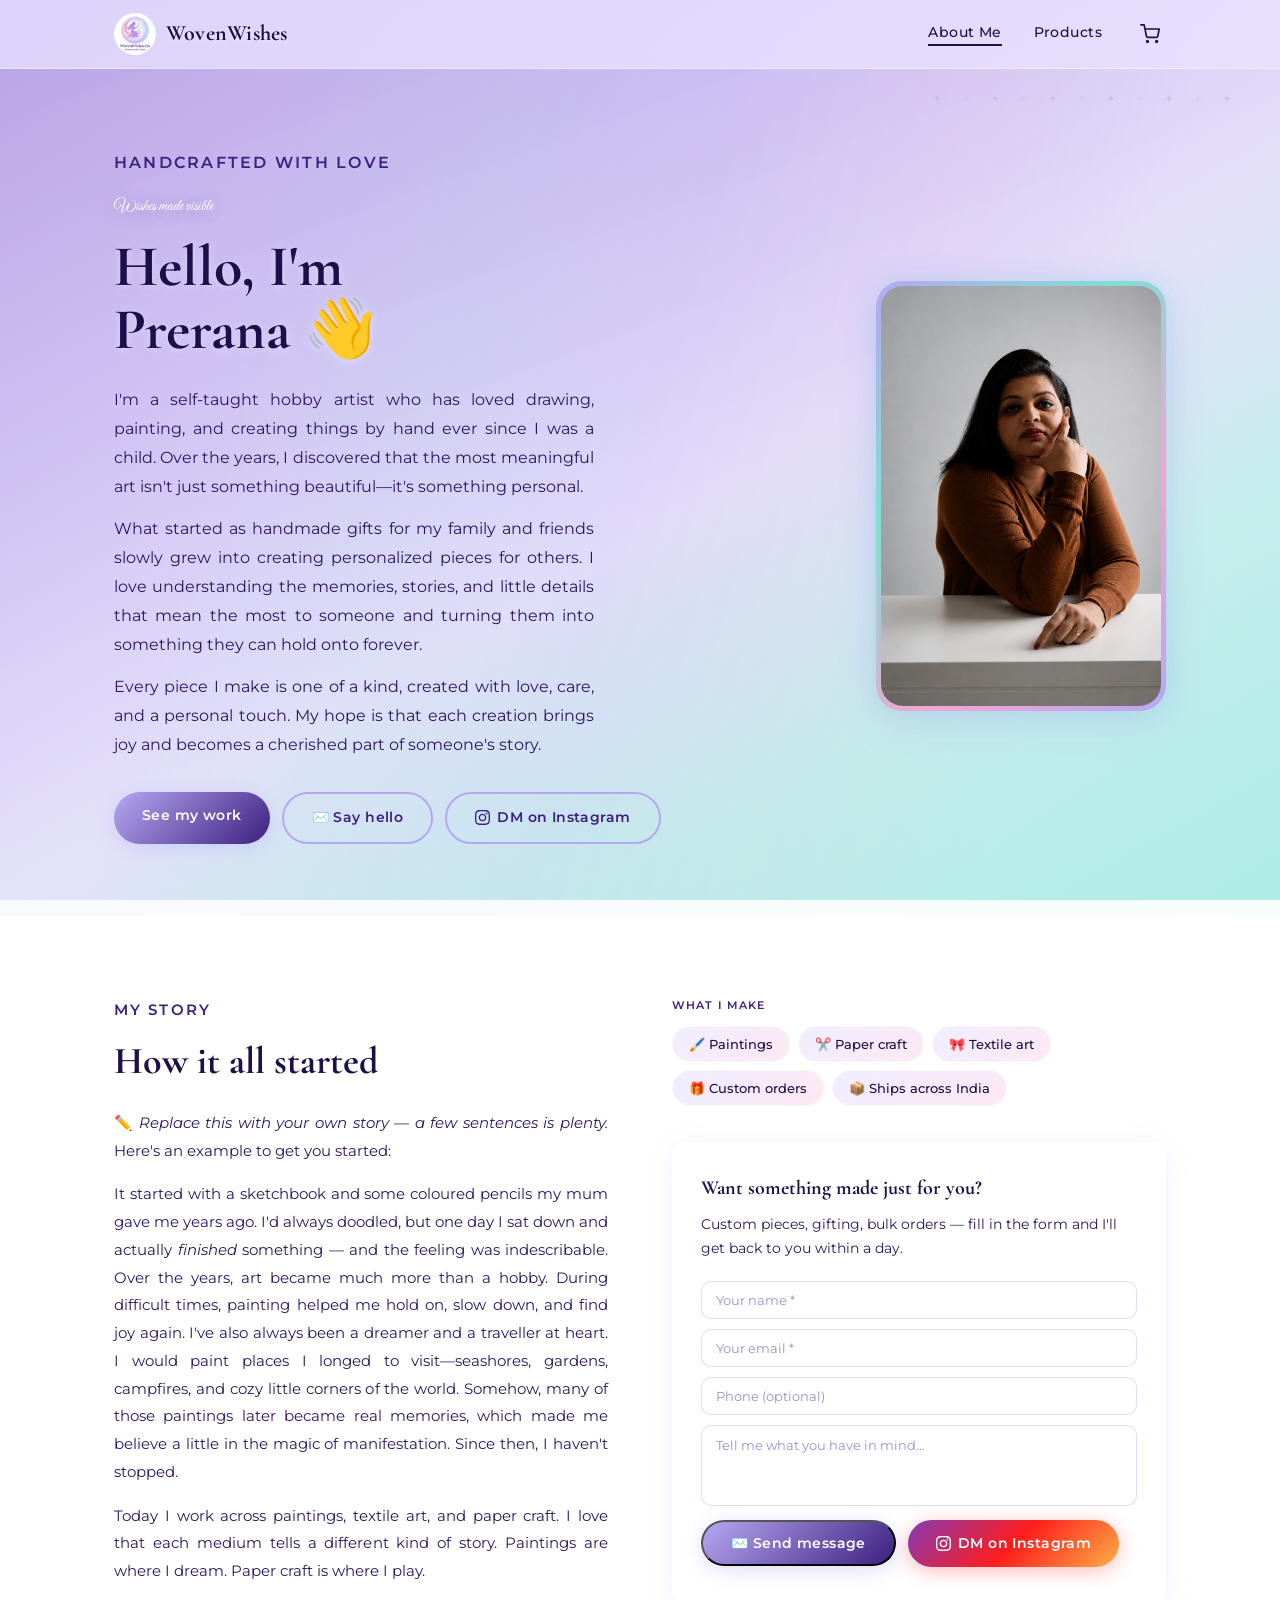
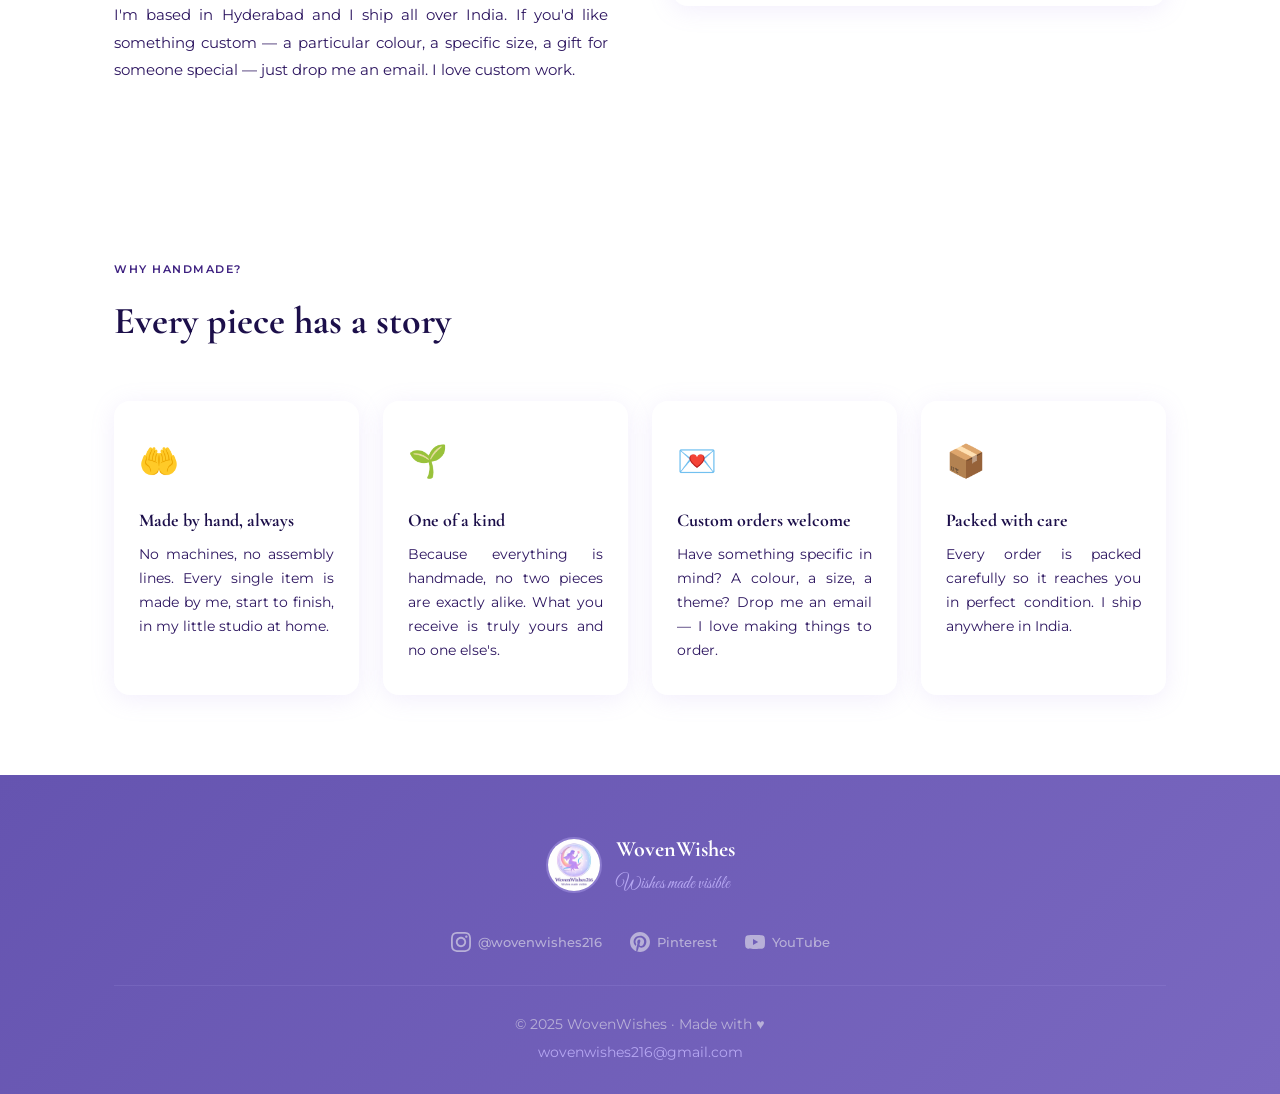
==== index.html @ af83e3e9 "First commit — WovenWishes website" ====
<!DOCTYPE html>
<html lang="en">
<head>
  <meta charset="UTF-8" />
  <meta name="viewport" content="width=device-width, initial-scale=1.0" />
  <title>WovenWishes — Wishes made visible</title>
  <link rel="icon" type="image/png" href="images/Logo_circular.png" />
  <!-- SEO & Open Graph -->
  <meta name="description" content="WovenWishes by Prerana — handmade arts and crafts from Hyderabad. Shop one-of-a-kind bookmarks, canvas paintings, mini canvases, coasters, rangoli, bottle decor and serving trays. Custom orders welcome. Ships across India." />
  <meta name="keywords" content="handmade crafts Hyderabad, custom paintings India, handmade bookmarks, mini canvas paintings, handmade gifts India, WovenWishes, Prerana artist, custom orders Hyderabad" />
  <meta name="author" content="Prerana, WovenWishes" />
  <meta name="robots" content="index, follow" />

  <!-- Open Graph (WhatsApp, Instagram, Facebook previews) -->
  <meta property="og:title" content="WovenWishes — Wishes made visible" />
  <meta property="og:description" content="Handmade arts and crafts by Prerana. One-of-a-kind pieces made with love — custom orders welcome, ships across India." />
  <meta property="og:image" content="images/Logo_circular.png" />
  <meta property="og:url" content="https://wovenwishes.netlify.app/" />
  <meta property="og:type" content="website" />
  <meta property="og:site_name" content="WovenWishes" />

  <!-- Twitter Card -->
  <meta name="twitter:card" content="summary_large_image" />
  <meta name="twitter:title" content="WovenWishes — Wishes made visible" />
  <meta name="twitter:description" content="Handmade arts and crafts by Prerana. Custom orders welcome, ships across India." />
  <meta name="twitter:image" content="images/Logo_circular.png" />

  <link rel="canonical" href="https://wovenwishes.netlify.app/" />
  <link rel="icon" type="image/png" href="images/Logo_circular.png" />
  <link rel="stylesheet" href="css/style.css" />
</head>
<body>
  <a href="#main-content" class="skip-link">Skip to main content</a>

  <!-- HEADER & NAVIGATION -->
  <header class="site-header">
    <div class="container">
      <a href="index.html" class="site-logo">
        <img src="images/Logo_circular.png" alt="WovenWishes logo" class="logo-img" loading="eager" decoding="async" />
        <span class="logo-text">WovenWishes</span>
      </a>
      <button class="nav-toggle" aria-label="Open navigation menu" aria-expanded="false" aria-controls="main-nav">
        <span></span><span></span><span></span>
      </button>
      <nav id="main-nav" class="main-nav" aria-label="Main navigation">
        <ul>
          <li><a href="index.html" class="nav-link active">About Me</a></li>
          <li><a href="products.html" class="nav-link">Products</a></li>
          <li>
            <button class="cart-nav-btn" id="cart-nav-btn" aria-label="Open cart" onclick="window.location='products.html'">
              <svg width="20" height="20" viewBox="0 0 24 24" fill="none" stroke="currentColor" stroke-width="2" stroke-linecap="round" stroke-linejoin="round"><circle cx="9" cy="21" r="1"/><circle cx="20" cy="21" r="1"/><path d="M1 1h4l2.68 13.39a2 2 0 0 0 2 1.61h9.72a2 2 0 0 0 2-1.61L23 6H6"/></svg>
              <span class="cart-count">0</span>
            </button>
          </li>
        </ul>
      </nav>
    </div>
  </header>

  <main id="main-content">

    <!-- ── HERO ── -->
    <section class="hero" aria-label="Introduction">
      <div class="container">
        <div class="hero-inner">

          <div class="hero-text">
            <p class="hero-eyebrow">Handcrafted with love</p>
            <p class="hero-tagline">Wishes made visible</p>
            <h1>Hello, I'm<br/>Prerana 👋</h1>
            
              <p>
                  I'm a self-taught hobby artist who has loved drawing, painting, and creating things by hand ever since I was a child. 
                  Over the years, I discovered that the most meaningful art isn't just something beautiful—it's something personal.
              </p>
              <p> 
                  What started as handmade gifts for my family and friends slowly grew into creating personalized pieces for others. 
                   I love understanding the memories, stories, and little details that mean the most to someone and turning them into something 
                  they can hold onto forever.
              </p>
              <p>
                   Every piece I make is one of a kind, created with love, care, and a personal touch. 
                   My hope is that each creation brings joy and becomes a cherished part of someone's story.
               </p>
            <div class="hero-actions">
              <a href="products.html" class="btn btn-primary">See my work</a>
              <a href="#contact-form" class="btn btn-secondary">✉️ Say hello</a>
              <a href="https://www.instagram.com/wovenwishes216" target="_blank" rel="noopener" class="btn btn-secondary">
                <svg width="15" height="15" viewBox="0 0 24 24" fill="currentColor"><path d="M12 2.163c3.204 0 3.584.012 4.85.07 3.252.148 4.771 1.691 4.919 4.919.058 1.265.069 1.645.069 4.849 0 3.205-.012 3.584-.069 4.849-.149 3.225-1.664 4.771-4.919 4.919-1.266.058-1.644.07-4.85.07-3.204 0-3.584-.012-4.849-.07-3.26-.149-4.771-1.699-4.919-4.92-.058-1.265-.07-1.644-.07-4.849 0-3.204.013-3.583.07-4.849.149-3.227 1.664-4.771 4.919-4.919 1.266-.057 1.645-.069 4.849-.069zm0-2.163c-3.259 0-3.667.014-4.947.072-4.358.2-6.78 2.618-6.98 6.98-.059 1.281-.073 1.689-.073 4.948 0 3.259.014 3.668.072 4.948.2 4.358 2.618 6.78 6.98 6.98 1.281.058 1.689.072 4.948.072 3.259 0 3.668-.014 4.948-.072 4.354-.2 6.782-2.618 6.979-6.98.059-1.28.073-1.689.073-4.948 0-3.259-.014-3.667-.072-4.947-.196-4.354-2.617-6.78-6.979-6.98-1.281-.059-1.69-.073-4.949-.073zm0 5.838c-3.403 0-6.162 2.759-6.162 6.162s2.759 6.163 6.162 6.163 6.162-2.759 6.162-6.163c0-3.403-2.759-6.162-6.162-6.162zm0 10.162c-2.209 0-4-1.79-4-4 0-2.209 1.791-4 4-4s4 1.791 4 4c0 2.21-1.791 4-4 4zm6.406-11.845c-.796 0-1.441.645-1.441 1.44s.645 1.44 1.441 1.44c.795 0 1.439-.645 1.439-1.44s-.644-1.44-1.439-1.44z"/></svg>
                DM on Instagram
              </a>
            </div>
          </div>

          <div class="hero-image">
            <!--
              HOW TO ADD YOUR PHOTO:
              1. Save your photo into the images/ folder
                 (e.g. images/my-photo.jpg)
              2. Replace the <div class="photo-placeholder"> below with:
                 <img src="images/my-photo.jpg" alt="Prerana, artist" class="artist-photo" />
            -->
            <!--
            <div class="photo-placeholder" aria-label="Photo of the artist">
              <div class="photo-placeholder-inner">
                <span class="photo-icon">🎨</span>
                <span>Your photo here</span>
                <span class="photo-hint">See comment in code to add it</span>
              </div>
            </div>
            -->
            <img src="images/IMG_aboutme.png" alt="Prerana, artist" class="artist-photo" loading="lazy" decoding="async" />
          </div>
        
        </div>
      </div>
    </section>

    <!-- ── MY STORY ── -->
    <section class="story-section" aria-label="My story">
      <div class="container">
        <div class="story-inner">

          <div class="story-text">
            <p class="section-eyebrow">My story</p>
            <h2>How it all started</h2>
            <p>
              ✏️ <em>Replace this with your own story — a few sentences is plenty.</em>
              Here's an example to get you started:
            </p>
            <p>
              It started with a sketchbook and some coloured pencils my mum gave me
              years ago. I'd always doodled, but one day I sat down and actually
              <em>finished</em> something — and the feeling was indescribable.
              Over the years, art became much more than a hobby. During difficult times, 
              painting helped me hold on, slow down, and find joy again. 
              I've also always been a dreamer and a traveller at heart. 
              I would paint places I longed to visit—seashores, gardens, campfires, 
              and cozy little corners of the world. Somehow, many of those paintings later became real memories, 
              which made me believe a little in the magic of manifestation.
              Since then, I haven't stopped.
            </p>
            <p>
              Today I work across paintings, textile art, and paper craft.
              I love that each medium tells a different kind of story. Paintings are
              where I dream. Paper craft is where I play.
            </p>
            <p>
              I'm based in Hyderabad and I ship all over India. If you'd like
              something custom — a particular colour, a specific size, a gift for
              someone special — just drop me an email. I love custom work.
            </p>
          </div>

          <!-- What I make — craft type tags -->
          <div class="story-crafts">
            <p class="crafts-label">What I make</p>
            <div class="craft-tags">
              <span class="craft-tag">🖌️ Paintings</span>
              <span class="craft-tag">✂️ Paper craft</span>
              <span class="craft-tag">🎀 Textile art</span>
              <span class="craft-tag">🎁 Custom orders</span>
              <span class="craft-tag">📦 Ships across India</span>
            </div>

            <!-- Contact form card -->
            <div class="contact-card">
              <p class="contact-card-title">Want something made just for you?</p>
              <p class="contact-card-text">
                Custom pieces, gifting, bulk orders — fill in the form and I'll get back to you within a day.
              </p>
              <form id="contact-form" class="contact-form" novalidate>
                <input type="text"  id="contact-name"    name="name"    placeholder="Your name *"       class="cart-input" required />
                <input type="email" id="contact-email"   name="email"   placeholder="Your email *"      class="cart-input" required />
                <input type="tel"   id="contact-phone"   name="phone"   placeholder="Phone (optional)"  class="cart-input" />
                <textarea           id="contact-message" name="message" placeholder="Tell me what you have in mind..." class="cart-input cart-textarea" rows="3"></textarea>
                <div class="contact-form-actions">
                  <button type="submit" class="btn btn-primary contact-submit-btn">✉️ Send message</button>
                  <a href="https://www.instagram.com/wovenwishes216" target="_blank" rel="noopener" class="btn btn-instagram-gradient">
                    <svg width="15" height="15" viewBox="0 0 24 24" fill="currentColor"><path d="M12 2.163c3.204 0 3.584.012 4.85.07 3.252.148 4.771 1.691 4.919 4.919.058 1.265.069 1.645.069 4.849 0 3.205-.012 3.584-.069 4.849-.149 3.225-1.664 4.771-4.919 4.919-1.266.058-1.644.07-4.85.07-3.204 0-3.584-.012-4.849-.07-3.26-.149-4.771-1.699-4.919-4.92-.058-1.265-.07-1.644-.07-4.849 0-3.204.013-3.583.07-4.849.149-3.227 1.664-4.771 4.919-4.919 1.266-.057 1.645-.069 4.849-.069zm0-2.163c-3.259 0-3.667.014-4.947.072-4.358.2-6.78 2.618-6.98 6.98-.059 1.281-.073 1.689-.073 4.948 0 3.259.014 3.668.072 4.948.2 4.358 2.618 6.78 6.98 6.98 1.281.058 1.689.072 4.948.072 3.259 0 3.668-.014 4.948-.072 4.354-.2 6.782-2.618 6.979-6.98.059-1.28.073-1.689.073-4.948 0-3.259-.014-3.667-.072-4.947-.196-4.354-2.617-6.78-6.979-6.98-1.281-.059-1.69-.073-4.949-.073zm0 5.838c-3.403 0-6.162 2.759-6.162 6.162s2.759 6.163 6.162 6.163 6.162-2.759 6.162-6.163c0-3.403-2.759-6.162-6.162-6.162zm0 10.162c-2.209 0-4-1.79-4-4 0-2.209 1.791-4 4-4s4 1.791 4 4c0 2.21-1.791 4-4 4zm6.406-11.845c-.796 0-1.441.645-1.441 1.44s.645 1.44 1.441 1.44c.795 0 1.439-.645 1.439-1.44s-.644-1.44-1.439-1.44z"/></svg>
                    DM on Instagram
                  </a>
                </div>
                <p class="cart-note" id="contact-status"></p>
              </form>
            </div>
          </div>

        </div>
      </div>
    </section>

    <!-- ── WHY HANDMADE ── -->
    <section class="features-section" aria-label="Why handmade">
      <div class="container">
        <p class="section-eyebrow">Why handmade?</p>
        <h2>Every piece has a story</h2>
        <div class="features-grid">

          <div class="feature-card">
            <div class="feature-icon" aria-hidden="true">🤲</div>
            <h3>Made by hand, always</h3>
            <p>No machines, no assembly lines. Every single item is made by me, start to finish, in my little studio at home.</p>
          </div>

          <div class="feature-card">
            <div class="feature-icon" aria-hidden="true">🌱</div>
            <h3>One of a kind</h3>
            <p>Because everything is handmade, no two pieces are exactly alike. What you receive is truly yours and no one else's.</p>
          </div>

          <div class="feature-card">
            <div class="feature-icon" aria-hidden="true">💌</div>
            <h3>Custom orders welcome</h3>
            <p>Have something specific in mind? A colour, a size, a theme? Drop me an email — I love making things to order.</p>
          </div>

          <div class="feature-card">
            <div class="feature-icon" aria-hidden="true">📦</div>
            <h3>Packed with care</h3>
            <p>Every order is packed carefully so it reaches you in perfect condition. I ship anywhere in India.</p>
          </div>

        </div>
      </div>
    </section>

  </main>

  <!-- FOOTER -->
  <footer class="site-footer" role="contentinfo" aria-label="Site footer">
    <div class="container">
      <div class="footer-logo">
        <img src="images/Logo_circular.png" alt="WovenWishes" class="footer-logo-img" loading="lazy" decoding="async" />
        <div>
          <p class="footer-brand">WovenWishes</p>
          <p class="footer-tagline">Wishes made visible</p>
        </div>
      </div>
      <div class="footer-social">
        <a href="https://www.instagram.com/wovenwishes216" target="_blank" rel="noopener" aria-label="Instagram">
          <svg width="20" height="20" viewBox="0 0 24 24" fill="currentColor"><path d="M12 2.163c3.204 0 3.584.012 4.85.07 3.252.148 4.771 1.691 4.919 4.919.058 1.265.069 1.645.069 4.849 0 3.205-.012 3.584-.069 4.849-.149 3.225-1.664 4.771-4.919 4.919-1.266.058-1.644.07-4.85.07-3.204 0-3.584-.012-4.849-.07-3.26-.149-4.771-1.699-4.919-4.92-.058-1.265-.07-1.644-.07-4.849 0-3.204.013-3.583.07-4.849.149-3.227 1.664-4.771 4.919-4.919 1.266-.057 1.645-.069 4.849-.069zm0-2.163c-3.259 0-3.667.014-4.947.072-4.358.2-6.78 2.618-6.98 6.98-.059 1.281-.073 1.689-.073 4.948 0 3.259.014 3.668.072 4.948.2 4.358 2.618 6.78 6.98 6.98 1.281.058 1.689.072 4.948.072 3.259 0 3.668-.014 4.948-.072 4.354-.2 6.782-2.618 6.979-6.98.059-1.28.073-1.689.073-4.948 0-3.259-.014-3.667-.072-4.947-.196-4.354-2.617-6.78-6.979-6.98-1.281-.059-1.69-.073-4.949-.073zm0 5.838c-3.403 0-6.162 2.759-6.162 6.162s2.759 6.163 6.162 6.163 6.162-2.759 6.162-6.163c0-3.403-2.759-6.162-6.162-6.162zm0 10.162c-2.209 0-4-1.79-4-4 0-2.209 1.791-4 4-4s4 1.791 4 4c0 2.21-1.791 4-4 4zm6.406-11.845c-.796 0-1.441.645-1.441 1.44s.645 1.44 1.441 1.44c.795 0 1.439-.645 1.439-1.44s-.644-1.44-1.439-1.44z"/></svg>
          <span>@wovenwishes216</span>
        </a>
        <a href="https://www.pinterest.com/wovenwishes216" target="_blank" rel="noopener" aria-label="Pinterest">
          <svg width="20" height="20" viewBox="0 0 24 24" fill="currentColor"><path d="M12 0c-6.627 0-12 5.372-12 12 0 5.084 3.163 9.426 7.627 11.174-.105-.949-.2-2.405.042-3.441.218-.937 1.407-5.965 1.407-5.965s-.359-.719-.359-1.782c0-1.668.967-2.914 2.171-2.914 1.023 0 1.518.769 1.518 1.69 0 1.029-.655 2.568-.994 3.995-.283 1.194.599 2.169 1.777 2.169 2.133 0 3.772-2.249 3.772-5.495 0-2.873-2.064-4.882-5.012-4.882-3.414 0-5.418 2.561-5.418 5.207 0 1.031.397 2.138.893 2.738a.36.36 0 0 1 .083.345l-.333 1.36c-.053.22-.174.267-.402.161-1.499-.698-2.436-2.889-2.436-4.649 0-3.785 2.75-7.262 7.929-7.262 4.163 0 7.398 2.967 7.398 6.931 0 4.136-2.607 7.464-6.227 7.464-1.216 0-2.359-.632-2.75-1.378l-.748 2.853c-.271 1.043-1.002 2.35-1.492 3.146 1.124.347 2.317.535 3.554.535 6.627 0 12-5.373 12-12 0-6.628-5.373-12-12-12z"/></svg>
          <span>Pinterest</span>
        </a>
        <a href="https://www.youtube.com/@WovenWishes216" target="_blank" rel="noopener" aria-label="YouTube">
          <svg width="20" height="20" viewBox="0 0 24 24" fill="currentColor"><path d="M23.495 6.205a3.007 3.007 0 0 0-2.088-2.088c-1.87-.501-9.396-.501-9.396-.501s-7.507-.01-9.396.501A3.007 3.007 0 0 0 .527 6.205a31.247 31.247 0 0 0-.522 5.805 31.247 31.247 0 0 0 .522 5.783 3.007 3.007 0 0 0 2.088 2.088c1.868.502 9.396.502 9.396.502s7.506 0 9.396-.502a3.007 3.007 0 0 0 2.088-2.088 31.247 31.247 0 0 0 .5-5.783 31.247 31.247 0 0 0-.5-5.805zM9.609 15.601V8.408l6.264 3.602z"/></svg>
          <span>YouTube</span>
        </a>
      </div>
      <div class="footer-bottom">
        <p>© 2025 WovenWishes · Made with ♥</p>
        <p><a href="mailto:wovenwishes216@gmail.com">wovenwishes216@gmail.com</a></p>
      </div>
    </div>
  </footer>

  <script src="js/nav.js"></script>
  <script>
    // Contact form — Formspree
    var contactForm = document.getElementById('contact-form');
    if (contactForm) {
      contactForm.addEventListener('submit', function(e) {
        e.preventDefault();
        var name    = document.getElementById('contact-name').value.trim();
        var email   = document.getElementById('contact-email').value.trim();
        var phone   = document.getElementById('contact-phone').value.trim();
        var message = document.getElementById('contact-message').value.trim();
        var status  = document.getElementById('contact-status');

        if (!name || !email) {
          status.textContent = 'Please enter your name and email.';
          status.style.color = '#fd1d1d';
          return;
        }

        var submitBtn = contactForm.querySelector('.contact-submit-btn');
        submitBtn.textContent = 'Sending...';
        submitBtn.disabled = true;

        fetch('https://formspree.io/f/mjgdlonr', {
          method: 'POST',
          headers: { 'Accept': 'application/json', 'Content-Type': 'application/json' },
          body: JSON.stringify({
            name: name, email: email,
            phone: phone || 'Not provided',
            message: message || 'No message'
          })
        })
        .then(function(res) {
          if (res.ok) {
            contactForm.reset();
            contactForm.innerHTML =
              '<div class="cart-confirmation">' +
              '<div class="cart-confirm-icon">✨</div>' +
              '<h3>Message sent!</h3>' +
              '<p>Thank you ' + name + '! Prerana will get back to you within 24 hours.</p>' +
              '<div class="cart-confirm-status">⏳ Awaiting reply</div>' +
              '</div>';
          } else {
            status.textContent = 'Something went wrong. Please try again.';
            status.style.color = '#fd1d1d';
            submitBtn.textContent = '✉️ Send message';
            submitBtn.disabled = false;
          }
        })
        .catch(function() {
          status.textContent = 'Network error. Please try again.';
          status.style.color = '#fd1d1d';
          submitBtn.textContent = '✉️ Send message';
          submitBtn.disabled = false;
        });
      });
    }
  </script>
</body>
</html>
---- css/style.css ----
/* =============================================
   WOVENWISHES — BRAND STYLESHEET
   Colours, fonts, and layout from Brand Kit
   ============================================= */

/* --- Google Fonts --- */
@import url('https://fonts.googleapis.com/css2?family=Cormorant+Garamond:ital,wght@0,400;0,600;0,700;1,400&family=Great+Vibes&family=Montserrat:wght@400;500;600&display=swap');

/* --- Brand Tokens --- */
:root {
  --lavender:    #B6A7F2;   /* Moonlit Lavender — primary */
  --peach:       #F7B8A8;   /* Wishful Peach — warmth */
  --aqua:        #7EDFD3;   /* Dreamwave Aqua — growth */
  --blue:        #8CC7FF;   /* Starlight Blue — hope */
  --pink:        #F2A6CF;   /* Fairy Dust Pink — sparkle */
  --white:       #F8F8F8;   /* Soft Moon White — background */
  --deep:        #1c0f4a;   /* Deep Indigo — headings */
  --mid:         #3d2080;   /* Rich Purple — body text */
  --light-bg:    #6b3fa0;   /* Fairy Dusk — mid purple */
  --card-bg:     rgba(255,255,255,0.55);
  --border:      rgba(255,255,255,0.5);
  --radius-sm:   8px;
  --radius-md:   16px;
  --radius-lg:   24px;
}

/* --- Reset --- */
*, *::before, *::after { box-sizing: border-box; margin: 0; padding: 0; }

body {
  font-family: 'Montserrat', sans-serif;
  font-size: 16px;
  line-height: 1.7;
  color: #1c0f4a;
  background: linear-gradient(150deg, #BBA9E8 0%, #D4C8F5 30%, #EAE6FC 55%, #C8F2ED 75%, #B0EDE7 100%);
  background-attachment: fixed;
  min-height: 100vh;
  display: flex;
  flex-direction: column;
}

main { flex: 1; }
img  { max-width: 100%; display: block; }
a    { color: inherit; }

/* =============================================
   LAYOUT CONTAINER
   ============================================= */
.container {
  max-width: 1100px;
  margin: 0 auto;
  padding: 0 24px;
}

/* =============================================
   HEADER & NAVIGATION
   ============================================= */
.site-header {
  position: sticky;
  top: 0;
  z-index: 100;
  background: rgba(248, 248, 248, 0.92);
  backdrop-filter: blur(12px);
  border-bottom: 1px solid var(--border);
}

.site-header .container {
  display: flex;
  align-items: center;
  justify-content: space-between;
  height: 68px;
  gap: 24px;
}

/* Logo */
.site-logo {
  display: flex;
  align-items: center;
  gap: 10px;
  text-decoration: none;
  flex-shrink: 0;
}

.logo-img {
  width: 42px;
  height: 42px;
  border-radius: 50%;
  object-fit: cover;
}

.logo-text {
  font-family: 'Cormorant Garamond', serif;
  font-size: 22px;
  font-weight: 700;
  color: #1c0f4a;
  letter-spacing: 0.01em;
}

.site-logo:hover .logo-text { color: var(--mid); }

/* Nav links */
.main-nav ul {
  list-style: none;
  display: flex;
  gap: 32px;
}

.nav-link {
  font-family: 'Montserrat', sans-serif;
  text-decoration: none;
  font-size: 14px;
  font-weight: 500;
  color: #1c0f4a;
  padding-bottom: 3px;
  border-bottom: 2px solid transparent;
  transition: color 0.2s, border-color 0.2s;
  letter-spacing: 0.03em;
}

.nav-link:hover,
.nav-link.active {
  color: #1c0f4a;
  border-bottom-color: var(--lavender);
}

/* Mobile hamburger */
.nav-toggle {
  display: none;
  flex-direction: column;
  gap: 5px;
  background: none;
  border: none;
  cursor: pointer;
  padding: 8px;
}

.nav-toggle span {
  display: block;
  width: 22px;
  height: 2px;
  background: var(--deep);
  border-radius: 2px;
  transition: transform 0.2s, opacity 0.2s;
}

/* =============================================
   HERO SECTION
   ============================================= */
.hero {
  padding: 80px 0 72px;
  background: linear-gradient(160deg, rgba(155,111,212,0.1) 0%, rgba(182,167,242,0.08) 50%, rgba(143,232,223,0.08) 100%);
  position: relative;
  overflow: hidden;
}

/* Subtle sparkle background */
.hero::before {
  content: '✦ ✧ ✦ ✧ ✦ ✧ ✦ ✧ ✦ ✧ ✦';
  position: absolute;
  top: 20px;
  right: 40px;
  font-size: 12px;
  color: var(--lavender);
  opacity: 0.4;
  letter-spacing: 8px;
  pointer-events: none;
}

.hero-inner {
  display: flex;
  align-items: center;
  gap: 64px;
}

.hero-text { flex: 1; }

.hero-tagline {
  font-family: 'Great Vibes', cursive;
  font-size: 72px;
  color: #ffffff !important;
  text-shadow: 0 2px 20px rgba(61,32,128,0.4), 0 0 40px rgba(255,255,255,0.35);
  opacity: 1 !important;
  margin-bottom: 8px;
  line-height: 1.2;
}

.hero-eyebrow {
  font-size: 11px;
  letter-spacing: 0.14em;
  text-transform: uppercase;
  color: var(--mid);
  margin-bottom: 14px;
  font-weight: 600;
}

h1 {
  font-family: 'Cormorant Garamond', serif;
  font-size: clamp(36px, 5vw, 58px);
  font-weight: 700;
  line-height: 1.1;
  color: #1c0f4a;
  margin-bottom: 24px;
}

.hero-text p {
  font-size: 16px;
  color: #2d1660;
  max-width: 480px;
  margin-bottom: 14px;
  line-height: 1.8;
}

.hero-actions {
  display: flex;
  gap: 12px;
  flex-wrap: wrap;
  margin-top: 32px;
}

/* Artist photo */
.hero-image { flex-shrink: 0; }

.artist-photo {
  width: 100%;
  max-width: 360px;
  height: 420px;
  object-fit: cover;
  border-radius: 20px;
  display: block;
}

.photo-placeholder {
  width: 300px;
  height: 370px;
  background: linear-gradient(135deg, var(--lavender) 0%, var(--peach) 100%);
  border-radius: var(--radius-lg);
  display: flex;
  align-items: center;
  justify-content: center;
  color: white;
  font-size: 14px;
}

/* =============================================
   STORY SECTION
   ============================================= */
.story-section {
  padding: 80px 0;
  background: rgba(255,255,255,0.25);
}

.section-eyebrow {
  font-size: 11px;
  letter-spacing: 0.14em;
  text-transform: uppercase;
  color: var(--mid);
  margin-bottom: 10px;
  font-weight: 600;
}

.story-inner {
  display: grid;
  grid-template-columns: 1fr 1fr;
  gap: 64px;
  align-items: start;
}

.story-text h2 {
  font-family: 'Cormorant Garamond', serif;
  font-size: clamp(26px, 3vw, 38px);
  font-weight: 700;
  color: #1c0f4a;
  margin-bottom: 24px;
  line-height: 1.2;
}

.story-text p {
  font-size: 15px;
  color: #2d1660;
  margin-bottom: 16px;
  line-height: 1.85;
}

/* Craft tags */
.crafts-label {
  font-size: 11px;
  letter-spacing: 0.1em;
  text-transform: uppercase;
  color: #3d2080;
  margin-bottom: 12px;
  font-weight: 600;
}

.craft-tags {
  display: flex;
  flex-wrap: wrap;
  gap: 8px;
  margin-bottom: 36px;
}

.craft-tag {
  display: inline-block;
  padding: 6px 16px;
  background: linear-gradient(135deg, #F0EEFF, #FDE8F4);
  border: 1px solid var(--border);
  border-radius: 20px;
  font-size: 13px;
  color: #1c0f4a;
  font-weight: 500;
}

/* Contact card */
.contact-card {
  background: linear-gradient(135deg, #F0EEFF 0%, #FDE8F4 100%);
  border: 1px solid var(--border);
  border-radius: var(--radius-md);
  padding: 28px;
  border-left: 4px solid var(--lavender);
}

.contact-card-title {
  font-family: 'Cormorant Garamond', serif;
  font-size: 20px;
  font-weight: 700;
  color: #1c0f4a;
  margin-bottom: 8px;
}

.contact-card-text {
  font-size: 14px;
  color: #2d1660;
  margin-bottom: 20px;
  line-height: 1.7;
}

/* =============================================
   FEATURES SECTION
   ============================================= */
.features-section {
  padding: 80px 0;
  background: rgba(169,144,232,0.2);
}

.features-section h2 {
  font-family: 'Cormorant Garamond', serif;
  font-size: clamp(26px, 3vw, 38px);
  font-weight: 700;
  color: #1c0f4a;
  margin-bottom: 48px;
}

.features-grid {
  display: grid;
  grid-template-columns: repeat(auto-fit, minmax(220px, 1fr));
  gap: 24px;
}

.feature-card {
  background: rgba(255,255,255,0.45);
  border-radius: var(--radius-md);
  padding: 32px 24px;
  border: 1px solid var(--border);
  backdrop-filter: blur(8px);
  transition: transform 0.2s, box-shadow 0.2s;
}

.feature-card:hover {
  transform: translateY(-4px);
  box-shadow: 0 12px 40px rgba(182, 167, 242, 0.2);
}

.feature-icon {
  font-size: 32px;
  margin-bottom: 16px;
}

.feature-card h3 {
  font-family: 'Cormorant Garamond', serif;
  font-size: 18px;
  font-weight: 700;
  margin-bottom: 8px;
  color: #1c0f4a;
}

.feature-card p {
  font-size: 14px;
  color: #2d1660;
  line-height: 1.7;
}

/* =============================================
   BUTTONS
   ============================================= */
.btn {
  display: inline-block;
  padding: 12px 28px;
  border-radius: 50px;
  font-family: 'Montserrat', sans-serif;
  font-size: 14px;
  font-weight: 600;
  text-decoration: none;
  cursor: pointer;
  transition: all 0.2s;
  text-align: center;
  letter-spacing: 0.03em;
}

.btn:hover { transform: translateY(-2px); }

.btn-primary {
  background: linear-gradient(135deg, var(--lavender), var(--mid));
  color: #fff;
  box-shadow: 0 4px 20px rgba(182, 167, 242, 0.4);
}

.btn-primary:hover {
  box-shadow: 0 8px 28px rgba(182, 167, 242, 0.5);
}

.btn-secondary {
  background: transparent;
  color: var(--mid);
  border: 2px solid var(--lavender);
}

.btn-secondary:hover {
  background: linear-gradient(135deg, var(--lavender), var(--mid));
  color: #fff;
  border-color: transparent;
}

/* =============================================
   PRODUCTS PAGE
   ============================================= */
.products-section { padding: 72px 0; }

.section-header { margin-bottom: 48px; }

.section-header h1 {
  font-family: 'Cormorant Garamond', serif;
  font-size: clamp(30px, 4vw, 48px);
  font-weight: 700;
  color: #1c0f4a;
  margin-bottom: 12px;
}

.section-header p {
  font-size: 15px;
  color: #2d1660;
  max-width: 520px;
}

/* =============================================
   CATEGORY TABS
   ============================================= */
.category-tabs {
  display: flex;
  flex-wrap: wrap;
  gap: 8px;
  margin-bottom: 48px;
}

.tab-btn {
  padding: 8px 20px;
  border-radius: 50px;
  border: 1.5px solid var(--border);
  background: rgba(255,255,255,0.25);
  color: var(--mid);
  font-family: 'Montserrat', sans-serif;
  font-size: 13px;
  font-weight: 500;
  cursor: pointer;
  transition: all 0.18s;
  letter-spacing: 0.02em;
}

.tab-btn:hover {
  border-color: var(--lavender);
  color: #1c0f4a;
  background: #F0EEFF;
}

.tab-btn.active {
  background: linear-gradient(135deg, var(--lavender), var(--mid));
  border-color: transparent;
  color: #fff;
  font-weight: 600;
  box-shadow: 0 4px 16px rgba(182, 167, 242, 0.4);
}

/* =============================================
   PRODUCT CARDS
   ============================================= */
.products-grid {
  display: grid;
  grid-template-columns: repeat(auto-fill, minmax(280px, 1fr));
  gap: 28px;
}

.product-card {
  background: rgba(255,255,255,0.55);
  backdrop-filter: blur(12px);
  border-radius: var(--radius-md);
  overflow: hidden;
  border: 1px solid var(--border);
  display: flex;
  flex-direction: column;
  transition: transform 0.2s, box-shadow 0.2s;
}

.product-card:hover {
  transform: translateY(-6px);
  box-shadow: 0 16px 48px rgba(182, 167, 242, 0.25);
}

/* Main image */
.main-img-link { display: block; overflow: hidden; }

.main-img {
  width: 100%;
  aspect-ratio: 4/3;
  object-fit: cover;
  display: block;
  transition: transform 0.4s ease;
}

.main-img-link:hover .main-img { transform: scale(1.05); }

/* Thumbnail strip */
.thumb-strip {
  display: flex;
  gap: 6px;
  padding: 8px 10px;
  background: #F8F5FF;
  border-bottom: 1px solid var(--border);
}

.thumb-img {
  width: 52px;
  height: 52px;
  object-fit: cover;
  border-radius: 6px;
  border: 2px solid transparent;
  cursor: pointer;
  transition: border-color 0.15s;
}

.thumb-img:hover       { border-color: var(--peach); }
.thumb-img.active-thumb { border-color: var(--lavender); }

.thumb-video {
  width: 52px;
  height: 52px;
  border-radius: 6px;
  background: linear-gradient(135deg, var(--deep), var(--mid));
  color: #fff;
  display: flex;
  align-items: center;
  justify-content: center;
  font-size: 16px;
  text-decoration: none;
  border: 2px solid transparent;
  transition: border-color 0.15s;
}

.thumb-video:hover { border-color: var(--lavender); }

/* Product info */
.product-info {
  padding: 20px;
  flex: 1;
  display: flex;
  flex-direction: column;
  gap: 8px;
}

.product-category-tag {
  display: inline-block;
  font-size: 10px;
  letter-spacing: 0.1em;
  text-transform: uppercase;
  color: #3d2080;
  font-weight: 600;
}

.product-name {
  font-family: 'Cormorant Garamond', serif;
  font-size: 20px;
  font-weight: 700;
  color: #1c0f4a;
  line-height: 1.3;
}

.product-description {
  font-size: 13px;
  color: #3d2080;
  flex: 1;
  line-height: 1.7;
}

.product-price {
  font-family: 'Cormorant Garamond', serif;
  font-size: 22px;
  font-weight: 700;
  color: #1c0f4a;
}

.product-img-placeholder {
  width: 100%;
  aspect-ratio: 4/3;
  background: linear-gradient(135deg, #F0EEFF, #FDE8F4);
  display: flex;
  align-items: center;
  justify-content: center;
  font-size: 52px;
}

.no-products {
  text-align: center;
  color: #3d2080;
  font-size: 15px;
  padding: 48px 0;
}

/* =============================================
   FOOTER
   ============================================= */
.site-footer {
  background: linear-gradient(135deg, #6554b0 0%, #7a68c0 100%);
  color: #b8b0d8;
  padding: 56px 24px 28px;
  font-size: 14px;
}

.site-footer .container {
  display: flex;
  flex-direction: column;
  align-items: center;
  gap: 32px;
}

.footer-logo {
  display: flex;
  align-items: center;
  gap: 14px;
}

.footer-logo-img {
  width: 56px;
  height: 56px;
  border-radius: 50%;
  object-fit: cover;
  border: 2px solid rgba(182,167,242,0.4);
}

.footer-brand {
  font-family: 'Cormorant Garamond', serif;
  font-size: 22px;
  font-weight: 700;
  color: #fff;
}

.footer-tagline {
  font-family: 'Great Vibes', cursive;
  font-size: 18px;
  color: var(--lavender);
}

.footer-social {
  display: flex;
  gap: 28px;
  flex-wrap: wrap;
  justify-content: center;
}

.footer-social a {
  display: flex;
  align-items: center;
  gap: 7px;
  color: #b8b0d8;
  text-decoration: none;
  font-size: 13px;
  font-weight: 500;
  transition: color 0.2s;
}

.footer-social a:hover { color: var(--lavender); }

.footer-bottom {
  text-align: center;
  border-top: 1px solid rgba(182,167,242,0.15);
  padding-top: 24px;
  width: 100%;
  color: #7a729a;
  line-height: 2;
}

.footer-bottom a { color: var(--lavender); text-decoration: none; }
.footer-bottom a:hover { color: #fff; }

/* =============================================
   MOBILE RESPONSIVE
   ============================================= */
@media (max-width: 768px) {

  .nav-toggle { display: flex; }

  .main-nav {
    display: none;
    position: absolute;
    top: 68px;
    left: 0;
    right: 0;
    background: rgba(248,248,248,0.98);
    border-bottom: 1px solid var(--border);
    padding: 16px 24px 24px;
  }

  .main-nav.open { display: block; }

  .main-nav ul { flex-direction: column; gap: 0; }

  .nav-link {
    display: block;
    padding: 12px 0;
    font-size: 16px;
    border-bottom: 1px solid var(--border);
  }

  .nav-link:last-child { border-bottom: none; }

  .hero { padding: 48px 0 56px; }
  .hero::before { display: none; }
  .hero-inner { flex-direction: column-reverse; gap: 32px; text-align: center; }
  .hero-text p { margin-left: auto; margin-right: auto; }
  .hero-actions { justify-content: center; }

  .artist-photo {
  width: 100%;
  max-width: 360px;
  height: 420px;
  object-fit: cover;
  border-radius: 20px;
  display: block;
}

  .story-inner { grid-template-columns: 1fr; gap: 40px; }

  .products-grid { grid-template-columns: repeat(auto-fill, minmax(240px, 1fr)); }
}

/* =============================================
   MOONLIT MIST — GLASSY OVERLAY EFFECTS
   ============================================= */

/* Sections get a soft glassy panel feel */
.story-section,
.features-section,
.products-section {
  background: rgba(255,255,255,0.15);
  backdrop-filter: blur(2px);
}

/* Cards look frosted glass */
.product-card,
.feature-card,
.contact-card {
  background: rgba(255,255,255,0.55) !important;
  backdrop-filter: blur(16px);
  border: 1px solid rgba(255,255,255,0.6);
  box-shadow: 0 4px 24px rgba(169,144,232,0.15);
}

/* Header glassy */
.site-header {
  background: rgba(232,224,255,0.75) !important;
  backdrop-filter: blur(20px);
  border-bottom: 1px solid rgba(255,255,255,0.4);
}

/* Tabs on the purple bg */
.tab-btn {
  background: rgba(255,255,255,0.45) !important;
  backdrop-filter: blur(8px);
  border: 1px solid rgba(255,255,255,0.6) !important;
}

.tab-btn:hover {
  background: rgba(255,255,255,0.65) !important;
}

/* Thumb strip */
.thumb-strip {
  background: rgba(255,255,255,0.3);
  border-bottom: 1px solid rgba(255,255,255,0.4);
}

/* Footer stays dark */
.site-footer {
  background: linear-gradient(135deg, #6554b0 0%, #7a68c0 100%) !important;
}

/* =============================================
   AURORA BOREALIS — ANIMATED SHIMMER
   ============================================= */

/* Animated aurora sweep overlay */
body::after {
  content: '';
  position: fixed;
  inset: 0;
  background: linear-gradient(
    105deg,
    transparent 20%,
    rgba(126,223,211,0.07) 35%,
    rgba(182,167,242,0.1) 50%,
    rgba(242,166,207,0.07) 65%,
    transparent 80%
  );
  animation: aurora-sweep 8s ease-in-out infinite alternate;
  pointer-events: none;
  z-index: 0;
}

/* Make sure all content sits above the aurora overlay */
.site-header,
main,
.site-footer {
  position: relative;
  z-index: 1;
}

@keyframes aurora-sweep {
  0%   { transform: translateX(-10%) skewX(-5deg); opacity: 0.6; }
  50%  { opacity: 1; }
  100% { transform: translateX(10%) skewX(5deg); opacity: 0.6; }
}

/* Respect reduced motion preference */
@media (prefers-reduced-motion: reduce) {
  body::after { animation: none; }
}

/* =============================================
   AURORA — TYPOGRAPHY CONTRAST FIXES
   ============================================= */

/* Headings — deep rich purple, readable on aurora */
h1, h2, h3 {
  color: #1c0f4a;
  text-shadow: 0 1px 8px rgba(255,255,255,0.4);
}

/* Body text — rich deep indigo */
p, li, span {
  color: #2d1660;
}

/* Nav active + hover stays crisp */
.nav-link:hover,
.nav-link.active {
  color: #1c0f4a;
  border-bottom-color: #1c0f4a;
}

/* Logo text on aurora header */
.logo-text {
  color: #1c0f4a !important;
  text-shadow: 0 1px 4px rgba(255,255,255,0.5);
}

/* Product name — deep & bold */
.product-name {
  color: #1c0f4a !important;
}

/* Product price — stands out */
.product-price {
  color: #1c0f4a !important;
  text-shadow: 0 1px 4px rgba(255,255,255,0.3);
}

/* Hero tagline in Great Vibes — slightly lighter purple */
.hero-tagline {
  font-family: 'Great Vibes', cursive;
  font-size: 72px;
  color: #ffffff !important;
  text-shadow: 0 2px 20px rgba(61,32,128,0.4), 0 0 40px rgba(255,255,255,0.35);
  opacity: 1 !important;
  margin-bottom: 8px;
  line-height: 1.2;
}

/* Hero eyebrow */
.hero-eyebrow {
  color: #3d2080 !important;
}

/* Section eyebrow */
.section-eyebrow {
  color: #3d2080 !important;
}

/* Buttons keep white text */
.btn-primary,
.btn-primary:hover {
  color: #fff !important;
  text-shadow: none;
}

/* Tab active text stays white */
.tab-btn.active {
  color: #fff !important;
  text-shadow: none;
}

/* Contact card title */
.contact-card-title {
  color: #1c0f4a !important;
}

/* Footer text stays light on dark bg */
.site-footer,
.site-footer p,
.site-footer span,
.site-footer a {
  color: #b8b0d8;
}

.footer-brand { color: #fff !important; }
.footer-tagline { color: var(--lavender) !important; }
.footer-bottom a { color: var(--lavender) !important; }

/* =============================================
   CART NAV BUTTON
   ============================================= */
.cart-nav-btn {
  position: relative;
  background: none;
  border: none;
  cursor: pointer;
  color: #1c0f4a;
  display: flex;
  align-items: center;
  padding: 6px;
  border-radius: 8px;
  transition: background 0.15s;
}

.cart-nav-btn:hover { background: rgba(182,167,242,0.2); }

.cart-count {
  position: absolute;
  top: -4px;
  right: -4px;
  background: linear-gradient(135deg, #B6A7F2, #6B5FC7);
  color: #fff;
  font-size: 10px;
  font-weight: 700;
  width: 18px;
  height: 18px;
  border-radius: 50%;
  display: none;
  align-items: center;
  justify-content: center;
  font-family: 'Montserrat', sans-serif;
}

/* =============================================
   ADD TO CART BUTTON
   ============================================= */
.btn-cart {
  display: inline-flex;
  align-items: center;
  justify-content: center;
  gap: 8px;
  width: 100%;
  padding: 12px 20px;
  border-radius: 50px;
  border: none;
  background: linear-gradient(135deg, var(--lavender), var(--mid));
  color: #fff;
  font-family: 'Montserrat', sans-serif;
  font-size: 14px;
  font-weight: 600;
  cursor: pointer;
  transition: all 0.2s;
  box-shadow: 0 4px 20px rgba(182,167,242,0.4);
}

.btn-cart:hover {
  transform: translateY(-2px);
  box-shadow: 0 8px 28px rgba(182,167,242,0.5);
}

/* =============================================
   CART OVERLAY + SIDEBAR
   ============================================= */
.cart-overlay {
  position: fixed;
  inset: 0;
  background: rgba(28, 15, 74, 0.5);
  z-index: 200;
  opacity: 0;
  pointer-events: none;
  transition: opacity 0.3s;
}

.cart-overlay.active {
  opacity: 1;
  pointer-events: all;
}

.cart-sidebar {
  position: fixed;
  top: 0;
  right: 0;
  width: 380px;
  max-width: 95vw;
  height: 100vh;
  background: rgba(255,255,255,0.92);
  backdrop-filter: blur(20px);
  border-left: 1px solid rgba(182,167,242,0.3);
  z-index: 201;
  display: flex;
  flex-direction: column;
  box-shadow: -8px 0 40px rgba(28,15,74,0.2);
}

.cart-sidebar[hidden] { display: none; }

/* Cart header */
.cart-header {
  display: flex;
  align-items: center;
  justify-content: space-between;
  padding: 24px 24px 16px;
  border-bottom: 1px solid rgba(182,167,242,0.2);
}

.cart-header h2 {
  font-family: 'Cormorant Garamond', serif;
  font-size: 24px;
  font-weight: 700;
  color: #1c0f4a;
  text-shadow: none;
}

.cart-close {
  background: none;
  border: none;
  font-size: 18px;
  cursor: pointer;
  color: #6b5fc7;
  padding: 4px 8px;
  border-radius: 6px;
  transition: background 0.15s;
}

.cart-close:hover { background: rgba(182,167,242,0.2); }

/* Cart items area */
.cart-items {
  flex: 1;
  overflow-y: auto;
  padding: 16px 24px;
  display: flex;
  flex-direction: column;
  gap: 12px;
}

.cart-empty {
  text-align: center;
  color: #9b8fc7;
  font-size: 15px;
  padding: 48px 0;
  line-height: 2;
}

/* Individual cart row */
.cart-row {
  display: grid;
  grid-template-columns: 1fr auto auto auto;
  align-items: center;
  gap: 10px;
  padding: 14px 16px;
  background: rgba(255,255,255,0.8);
  border: 1px solid rgba(182,167,242,0.2);
  border-radius: 12px;
}

.cart-row-name {
  font-family: 'Cormorant Garamond', serif;
  font-size: 16px;
  font-weight: 600;
  color: #1c0f4a;
  line-height: 1.3;
}

.cart-row-controls {
  display: flex;
  align-items: center;
  gap: 8px;
  background: rgba(182,167,242,0.15);
  border-radius: 20px;
  padding: 4px 8px;
}

.qty-btn {
  background: none;
  border: none;
  cursor: pointer;
  font-size: 16px;
  color: #6b5fc7;
  width: 24px;
  height: 24px;
  display: flex;
  align-items: center;
  justify-content: center;
  border-radius: 50%;
  transition: background 0.15s;
  font-weight: 600;
}

.qty-btn:hover { background: rgba(182,167,242,0.3); }

.qty-val {
  font-size: 14px;
  font-weight: 600;
  color: #1c0f4a;
  min-width: 20px;
  text-align: center;
}

.cart-row-price {
  font-family: 'Cormorant Garamond', serif;
  font-size: 16px;
  font-weight: 700;
  color: #1c0f4a;
  white-space: nowrap;
}

.cart-remove {
  background: none;
  border: none;
  cursor: pointer;
  color: #c47dc0;
  font-size: 13px;
  padding: 4px;
  border-radius: 4px;
  transition: color 0.15s;
}

.cart-remove:hover { color: #fd1d1d; }

/* Cart footer */
.cart-footer {
  padding: 20px 24px 28px;
  border-top: 1px solid rgba(182,167,242,0.2);
  display: flex;
  flex-direction: column;
  gap: 14px;
}

.cart-footer[hidden] { display: none; }

.cart-total {
  display: flex;
  justify-content: space-between;
  align-items: center;
  font-family: 'Cormorant Garamond', serif;
}

.cart-total span:first-child {
  font-size: 16px;
  color: #6b5fc7;
  font-weight: 600;
}

.cart-total-amount {
  font-size: 24px;
  font-weight: 700;
  color: #1c0f4a !important;
}

.cart-order-btn {
  width: 100%;
  padding: 14px;
  font-size: 15px;
}

.cart-note {
  font-size: 11px;
  color: #9b8fc7;
  text-align: center;
  line-height: 1.5;
}

/* =============================================
   CART — ORDER CONFIRMATION STATE
   ============================================= */
.cart-confirmation {
  display: flex;
  flex-direction: column;
  align-items: center;
  text-align: center;
  padding: 40px 16px;
  gap: 12px;
}

.cart-confirm-icon {
  font-size: 48px;
  animation: sparkle 1s ease-in-out;
}

@keyframes sparkle {
  0%   { transform: scale(0.5); opacity: 0; }
  60%  { transform: scale(1.2); }
  100% { transform: scale(1);   opacity: 1; }
}

.cart-confirmation h3 {
  font-family: 'Cormorant Garamond', serif;
  font-size: 24px;
  font-weight: 700;
  color: #1c0f4a;
  text-shadow: none;
}

.cart-confirmation p {
  font-size: 14px;
  color: #6b5fc7;
  max-width: 280px;
  line-height: 1.6;
}

.cart-confirm-status {
  background: linear-gradient(135deg, #F3F0FF, #FDE8F4);
  border: 1.5px solid var(--lavender);
  border-radius: 20px;
  padding: 8px 20px;
  font-size: 13px;
  font-weight: 600;
  color: #3d2080;
  letter-spacing: 0.03em;
}

.cart-confirm-note {
  font-size: 12px !important;
  color: #9b8fc7 !important;
}

/* =============================================
   CART ORDER FORM
   ============================================= */
.cart-form {
  display: flex;
  flex-direction: column;
  gap: 10px;
}

.cart-input {
  width: 100%;
  padding: 10px 14px;
  border: 1.5px solid rgba(182,167,242,0.4);
  border-radius: 10px;
  font-family: 'Montserrat', sans-serif;
  font-size: 13px;
  color: #1c0f4a;
  background: rgba(255,255,255,0.8);
  outline: none;
  transition: border-color 0.2s;
}

.cart-input:focus {
  border-color: var(--lavender);
  background: #fff;
}

.cart-input::placeholder { color: #9b8fc7; }

.cart-textarea {
  resize: none;
  line-height: 1.5;
}

.cart-submit-btn {
  width: 100%;
  padding: 14px;
  font-size: 15px;
  margin-top: 4px;
}

.cart-submit-btn:disabled {
  opacity: 0.6;
  cursor: not-allowed;
  transform: none;
}

/* Instagram gradient button (contact card) */
.btn-instagram-gradient {
  background: linear-gradient(135deg, #833ab4, #fd1d1d, #fcb045);
  color: #fff !important;
  display: inline-flex;
  align-items: center;
  gap: 7px;
  box-shadow: 0 4px 20px rgba(253,29,29,0.3);
  padding: 12px 28px;
  border-radius: 50px;
  font-family: 'Montserrat', sans-serif;
  font-size: 14px;
  font-weight: 600;
  text-decoration: none;
  transition: all 0.2s;
}

.btn-instagram-gradient:hover {
  box-shadow: 0 8px 28px rgba(253,29,29,0.45);
  transform: translateY(-2px);
  color: #fff !important;
}

/* Inline flex for hero buttons */
.btn-secondary {
  display: inline-flex;
  align-items: center;
  gap: 7px;
}

/* =============================================
   CONTACT FORM (About Me page)
   ============================================= */
.contact-form {
  display: flex;
  flex-direction: column;
  gap: 10px;
  margin-top: 8px;
}

.contact-form-actions {
  display: flex;
  flex-wrap: wrap;
  gap: 12px;
  align-items: center;
  margin-top: 4px;
}

.contact-submit-btn:disabled {
  opacity: 0.6;
  cursor: not-allowed;
  transform: none;
}

/* Date field label */
.cart-input-label {
  font-size: 11px;
  color: #9b8fc7;
  margin-top: -6px;
  padding-left: 4px;
  font-family: 'Montserrat', sans-serif;
}

/* Date input styling */
input[type="date"].cart-input {
  color: #1c0f4a;
  cursor: pointer;
}

input[type="date"].cart-input::-webkit-calendar-picker-indicator {
  opacity: 0.5;
  cursor: pointer;
}

/* =============================================
   TASK 3.2 — ACCESSIBILITY
   ============================================= */

/* Skip to main content link — hidden until focused */
.skip-link {
  position: absolute;
  top: -100px;
  left: 16px;
  background: #1c0f4a;
  color: #fff;
  padding: 10px 20px;
  border-radius: 8px;
  font-size: 14px;
  font-weight: 600;
  text-decoration: none;
  z-index: 9999;
  transition: top 0.2s;
}

.skip-link:focus {
  top: 16px;
}

/* Visible focus rings for keyboard navigation */
a:focus-visible,
button:focus-visible,
input:focus-visible,
textarea:focus-visible,
select:focus-visible {
  outline: 3px solid #B6A7F2;
  outline-offset: 3px;
  border-radius: 4px;
}

/* =============================================
   TASK 3.3 — PERFORMANCE
   ============================================= */

/* Prevent layout shift while images load */
.main-img,
.artist-photo {
  width: 100%;
  max-width: 360px;
  height: 420px;
  object-fit: cover;
  border-radius: 20px;
  display: block;
}

/* Smooth image fade-in once loaded */
img {
  transition: opacity 0.3s ease;
}

/* Reduce motion for users who prefer it */
@media (prefers-reduced-motion: reduce) {
  *, *::before, *::after {
    animation-duration: 0.01ms !important;
    transition-duration: 0.01ms !important;
  }
  body::after { animation: none; }
}


/* =============================================
   JUSTIFY TEXT
   ============================================= */
.story-text p,
.hero-text p,
.feature-card p,
.product-description {
  text-align: justify;
  hyphens: auto;
}


/* =============================================
   ARTIST PHOTO — GRADIENT GLOW BORDER
   ============================================= */
.hero-image {
  flex-shrink: 0;
  padding: 5px;
  background: linear-gradient(135deg, #B6A7F2, #7EDFD3, #F2A6CF, #B6A7F2);
  border-radius: 26px;
  box-shadow: 0 8px 40px rgba(182,167,242,0.4), 0 0 24px rgba(126,223,211,0.3);
}

.hero-image .artist-photo {
  border-radius: 22px;
}
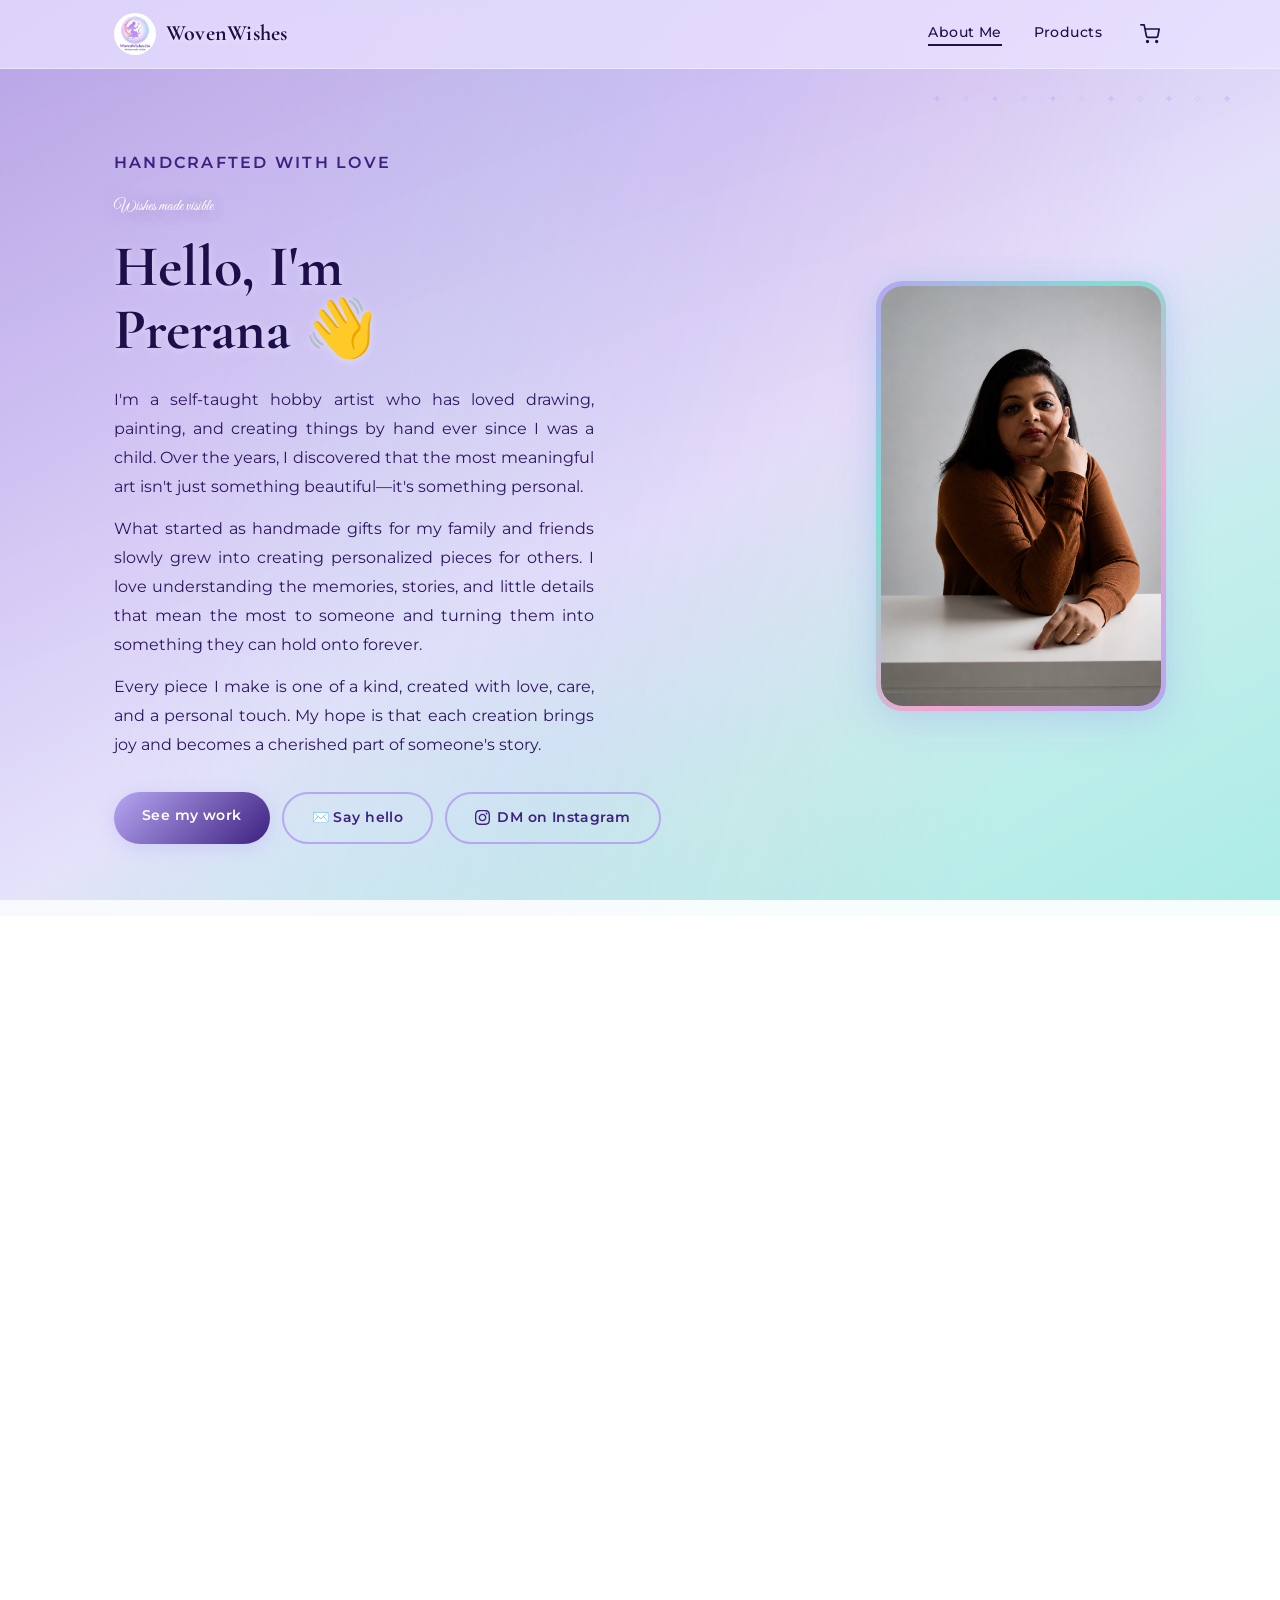
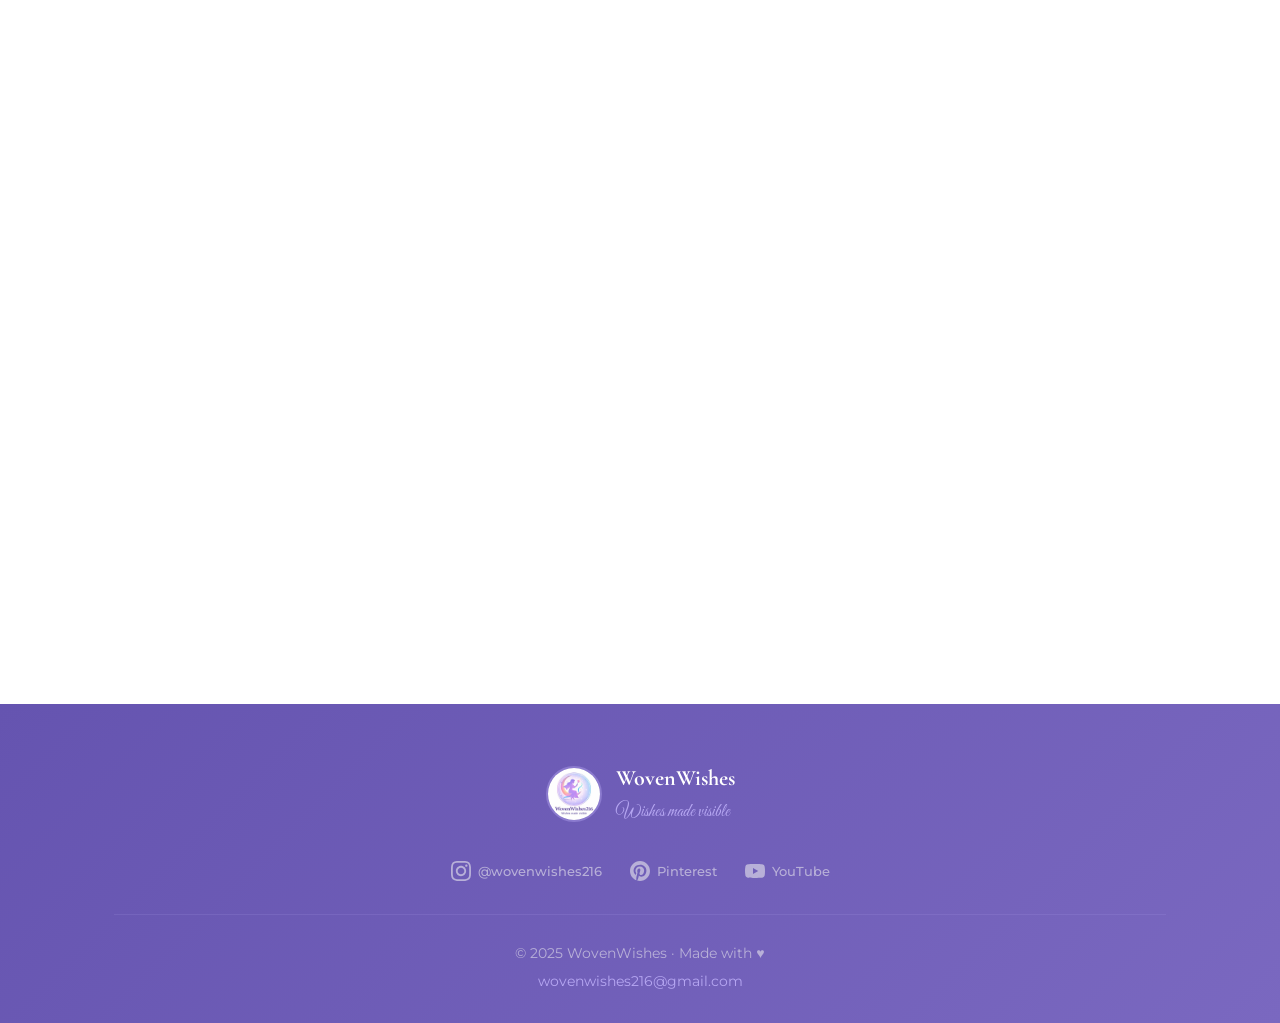
==== commit df8446f1: "Remove placeholder story text" ====
--- a/index.html
+++ b/index.html
@@ -124,10 +124,6 @@
           <div class="story-text">
             <p class="section-eyebrow">My story</p>
             <h2>How it all started</h2>
-            <p>
-              ✏️ <em>Replace this with your own story — a few sentences is plenty.</em>
-              Here's an example to get you started:
-            </p>
             <p>
               It started with a sketchbook and some coloured pencils my mum gave me
               years ago. I'd always doodled, but one day I sat down and actually
--- a/css/style.css
+++ b/css/style.css
@@ -1462,3 +1462,194 @@
 .hero-image .artist-photo {
   border-radius: 22px;
 }
+
+/* =============================================
+   MOBILE NAV FIX
+   ============================================= */
+@media (max-width: 768px) {
+  .main-nav {
+    display: none;
+    position: fixed;
+    top: 68px;
+    left: 0;
+    right: 0;
+    background: rgba(220, 210, 255, 0.97);
+    backdrop-filter: blur(20px);
+    border-bottom: 1px solid rgba(255,255,255,0.5);
+    padding: 16px 24px 28px;
+    z-index: 999;
+    box-shadow: 0 8px 32px rgba(107,63,160,0.2);
+  }
+
+  .main-nav.open {
+    display: block !important;
+  }
+
+  .main-nav ul {
+    flex-direction: column;
+    gap: 0;
+  }
+
+  .main-nav .nav-link {
+    display: block;
+    padding: 14px 0;
+    font-size: 17px;
+    font-weight: 500;
+    color: #1c0f4a;
+    border-bottom: 1px solid rgba(182,167,242,0.3);
+  }
+
+  .main-nav li:last-child .nav-link {
+    border-bottom: none;
+  }
+
+  .cart-nav-btn {
+    color: #1c0f4a !important;
+    margin-top: 8px;
+  }
+
+  .nav-toggle {
+    display: flex !important;
+    z-index: 1000;
+  }
+
+  .nav-toggle span {
+    background: #1c0f4a;
+  }
+}
+
+/* =============================================
+   MOBILE NAV Z-INDEX FIX
+   ============================================= */
+@media (max-width: 768px) {
+  .site-header {
+    z-index: 9999 !important;
+    position: fixed !important;
+    width: 100%;
+  }
+
+  .main-nav.open {
+    display: block !important;
+    position: fixed !important;
+    top: 68px !important;
+    left: 0 !important;
+    right: 0 !important;
+    z-index: 9998 !important;
+    background: rgba(210, 195, 255, 0.98) !important;
+    backdrop-filter: blur(20px) !important;
+    padding: 16px 24px 28px !important;
+    box-shadow: 0 8px 32px rgba(107,63,160,0.3) !important;
+  }
+
+  /* Push main content down so fixed header doesn't overlap */
+  main {
+    padding-top: 68px;
+  }
+
+  /* Make sure hero image doesn't overlap nav */
+  .hero-image {
+    position: relative;
+    z-index: 1;
+  }
+}
+
+
+/* =============================================
+   MOBILE COMPLETE FIX
+   ============================================= */
+@media (max-width: 768px) {
+
+  /* Header stays on top of everything */
+  .site-header {
+    position: fixed !important;
+    top: 0 !important;
+    left: 0 !important;
+    right: 0 !important;
+    z-index: 99999 !important;
+    width: 100% !important;
+  }
+
+  /* Nav menu drops below header, above everything else */
+  .main-nav {
+    display: none;
+    position: fixed !important;
+    top: 68px !important;
+    left: 0 !important;
+    right: 0 !important;
+    width: 100% !important;
+    z-index: 99998 !important;
+    background: rgba(220, 208, 255, 0.99) !important;
+    padding: 20px 24px 32px !important;
+    box-shadow: 0 8px 32px rgba(28,15,74,0.3) !important;
+  }
+
+  .main-nav.open {
+    display: block !important;
+  }
+
+  .main-nav ul {
+    flex-direction: column !important;
+    gap: 0 !important;
+    list-style: none !important;
+  }
+
+  .main-nav li { width: 100%; }
+
+  .main-nav .nav-link {
+    display: block !important;
+    padding: 16px 0 !important;
+    font-size: 18px !important;
+    font-weight: 600 !important;
+    color: #1c0f4a !important;
+    border-bottom: 1px solid rgba(182,167,242,0.4) !important;
+    text-decoration: none !important;
+  }
+
+  .main-nav li:last-child .nav-link,
+  .main-nav li:last-child {
+    border-bottom: none !important;
+  }
+
+  /* Push page content below fixed header */
+  body > main,
+  #main-content {
+    padding-top: 68px !important;
+  }
+
+  /* Hero stacks text FIRST, then photo */
+  .hero-inner {
+    flex-direction: column !important;
+    gap: 24px !important;
+    text-align: center !important;
+  }
+
+  /* Text comes first on mobile */
+  .hero-text {
+    order: 1 !important;
+  }
+
+  /* Photo comes second on mobile */
+  .hero-image {
+    order: 2 !important;
+    z-index: 1 !important;
+    position: relative !important;
+    width: 100% !important;
+    display: flex !important;
+    justify-content: center !important;
+  }
+
+  .artist-photo {
+    width: 260px !important;
+    height: 300px !important;
+  }
+
+  .hero-text p {
+    margin-left: auto !important;
+    margin-right: auto !important;
+    text-align: justify !important;
+  }
+
+  .hero-actions {
+    justify-content: center !important;
+  }
+}
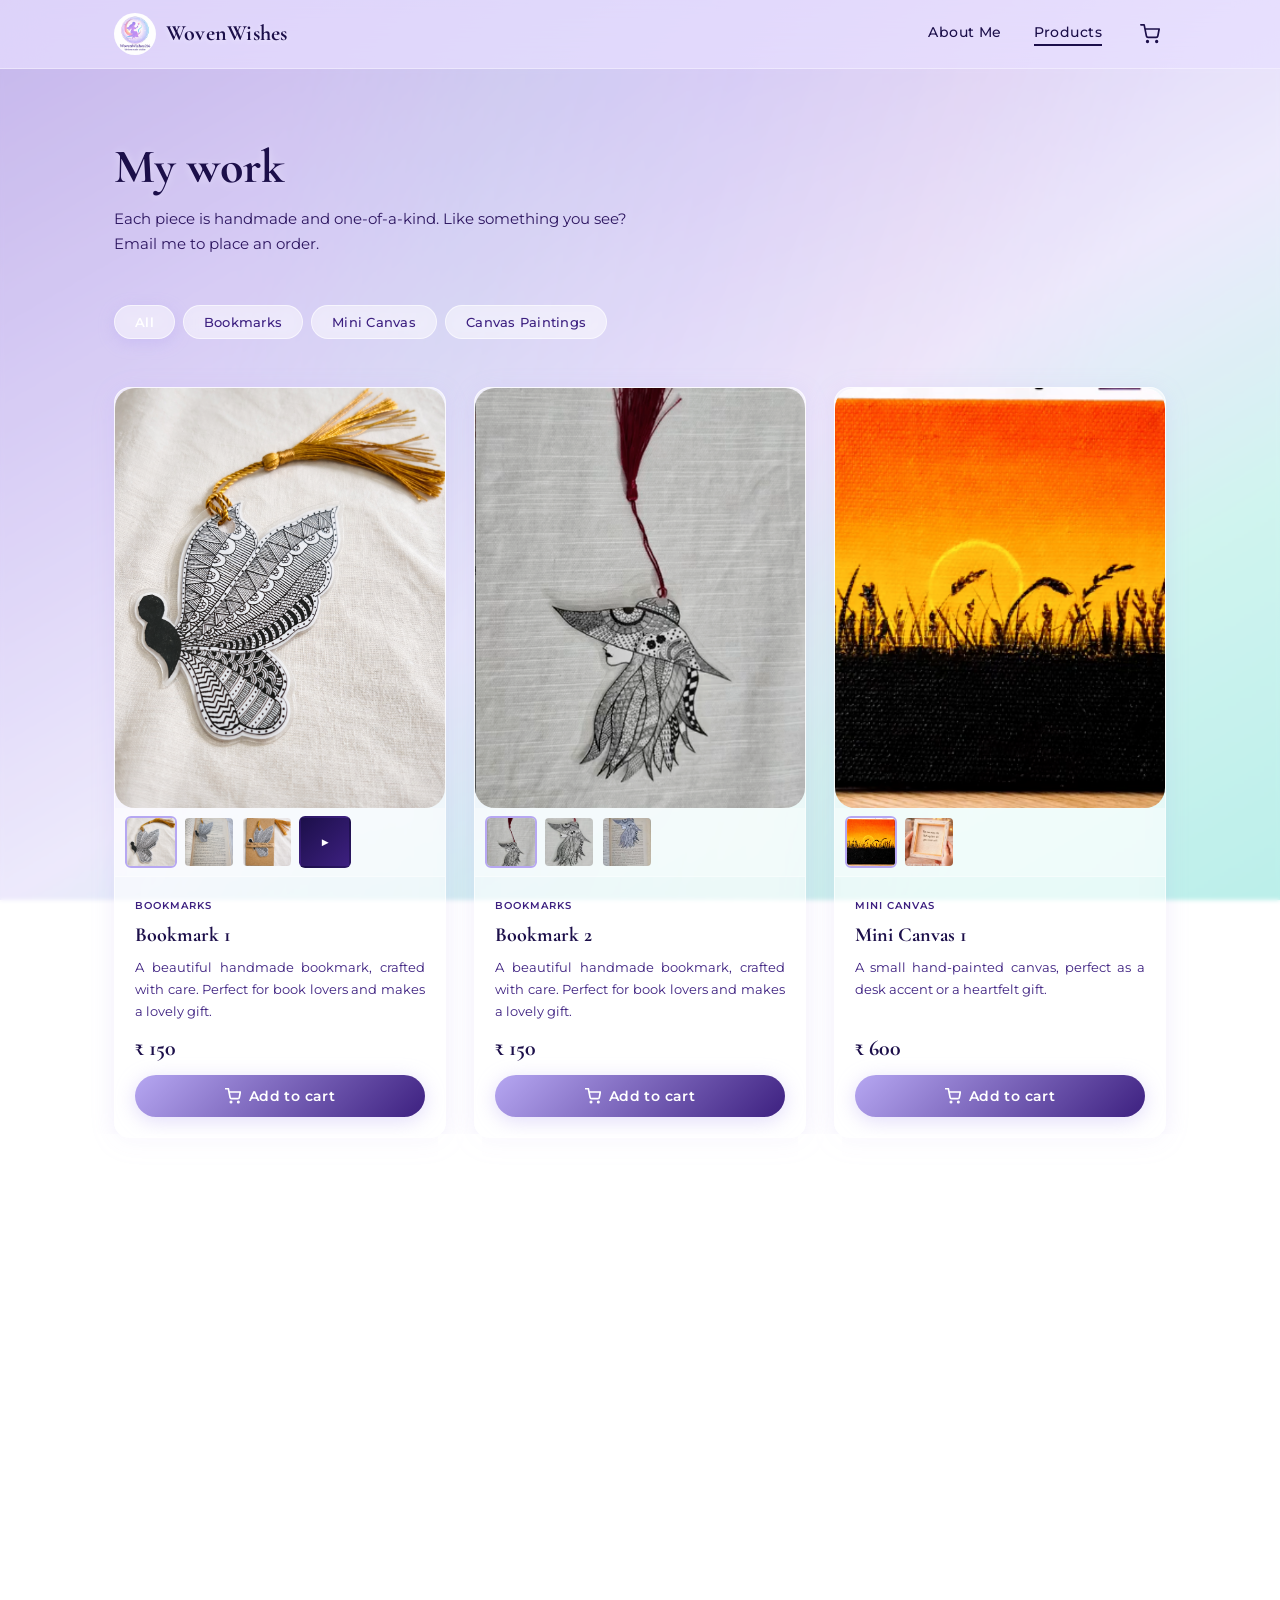
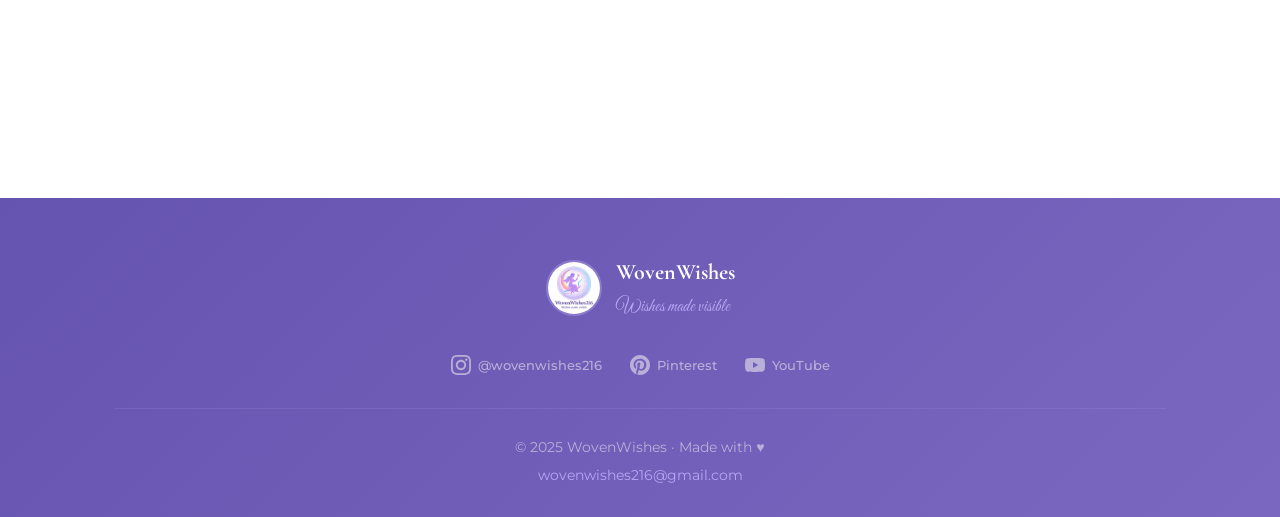
==== commit 37583718: "Products page as landing page" ====
--- a/index.html
+++ b/index.html
@@ -3,36 +3,35 @@
 <head>
   <meta charset="UTF-8" />
   <meta name="viewport" content="width=device-width, initial-scale=1.0" />
-  <title>WovenWishes — Wishes made visible</title>
+  <title>WovenWishes — Handmade Arts &amp; Crafts</title>
   <link rel="icon" type="image/png" href="images/Logo_circular.png" />
   <!-- SEO & Open Graph -->
-  <meta name="description" content="WovenWishes by Prerana — handmade arts and crafts from Hyderabad. Shop one-of-a-kind bookmarks, canvas paintings, mini canvases, coasters, rangoli, bottle decor and serving trays. Custom orders welcome. Ships across India." />
-  <meta name="keywords" content="handmade crafts Hyderabad, custom paintings India, handmade bookmarks, mini canvas paintings, handmade gifts India, WovenWishes, Prerana artist, custom orders Hyderabad" />
+  <meta name="description" content="Shop WovenWishes handmade products — bookmarks, canvas paintings, mini canvases, coasters, rangoli, bottle decor and serving trays. Each piece is one-of-a-kind. Ships across India." />
+  <meta name="keywords" content="handmade bookmarks India, canvas paintings Hyderabad, mini canvas art, handmade coasters, rangoli art, custom gifts India, WovenWishes shop" />
   <meta name="author" content="Prerana, WovenWishes" />
   <meta name="robots" content="index, follow" />
 
-  <!-- Open Graph (WhatsApp, Instagram, Facebook previews) -->
-  <meta property="og:title" content="WovenWishes — Wishes made visible" />
-  <meta property="og:description" content="Handmade arts and crafts by Prerana. One-of-a-kind pieces made with love — custom orders welcome, ships across India." />
+  <!-- Open Graph -->
+  <meta property="og:title" content="Shop — WovenWishes" />
+  <meta property="og:description" content="Browse handmade bookmarks, paintings, coasters, rangoli and more. Custom orders welcome. Ships across India." />
   <meta property="og:image" content="images/Logo_circular.png" />
-  <meta property="og:url" content="https://wovenwishes.netlify.app/" />
+  <meta property="og:url" content="https://wovenwishes.netlify.app/products.html" />
   <meta property="og:type" content="website" />
   <meta property="og:site_name" content="WovenWishes" />
 
   <!-- Twitter Card -->
   <meta name="twitter:card" content="summary_large_image" />
-  <meta name="twitter:title" content="WovenWishes — Wishes made visible" />
-  <meta name="twitter:description" content="Handmade arts and crafts by Prerana. Custom orders welcome, ships across India." />
+  <meta name="twitter:title" content="Shop — WovenWishes" />
+  <meta name="twitter:description" content="Browse handmade bookmarks, paintings, coasters, rangoli and more." />
   <meta name="twitter:image" content="images/Logo_circular.png" />
 
-  <link rel="canonical" href="https://wovenwishes.netlify.app/" />
+  <link rel="canonical" href="https://wovenwishes.netlify.app/products.html" />
   <link rel="icon" type="image/png" href="images/Logo_circular.png" />
   <link rel="stylesheet" href="css/style.css" />
 </head>
 <body>
   <a href="#main-content" class="skip-link">Skip to main content</a>
 
-  <!-- HEADER & NAVIGATION -->
   <header class="site-header">
     <div class="container">
       <a href="index.html" class="site-logo">
@@ -44,12 +43,12 @@
       </button>
       <nav id="main-nav" class="main-nav" aria-label="Main navigation">
         <ul>
-          <li><a href="index.html" class="nav-link active">About Me</a></li>
-          <li><a href="products.html" class="nav-link">Products</a></li>
+          <li><a href="about.html" class="nav-link">About Me</a></li>
+          <li><a href="index.html" class="nav-link active">Products</a></li>
           <li>
-            <button class="cart-nav-btn" id="cart-nav-btn" aria-label="Open cart" onclick="window.location='products.html'">
+            <button class="cart-nav-btn" id="cart-nav-btn" aria-label="Open cart">
               <svg width="20" height="20" viewBox="0 0 24 24" fill="none" stroke="currentColor" stroke-width="2" stroke-linecap="round" stroke-linejoin="round"><circle cx="9" cy="21" r="1"/><circle cx="20" cy="21" r="1"/><path d="M1 1h4l2.68 13.39a2 2 0 0 0 2 1.61h9.72a2 2 0 0 0 2-1.61L23 6H6"/></svg>
-              <span class="cart-count">0</span>
+              <span class="cart-count" id="cart-count">0</span>
             </button>
           </li>
         </ul>
@@ -58,172 +57,592 @@
   </header>
 
   <main id="main-content">
-
-    <!-- ── HERO ── -->
-    <section class="hero" aria-label="Introduction">
+    <section class="products-section">
       <div class="container">
-        <div class="hero-inner">
-
-          <div class="hero-text">
-            <p class="hero-eyebrow">Handcrafted with love</p>
-            <p class="hero-tagline">Wishes made visible</p>
-            <h1>Hello, I'm<br/>Prerana 👋</h1>
-            
-              <p>
-                  I'm a self-taught hobby artist who has loved drawing, painting, and creating things by hand ever since I was a child. 
-                  Over the years, I discovered that the most meaningful art isn't just something beautiful—it's something personal.
-              </p>
-              <p> 
-                  What started as handmade gifts for my family and friends slowly grew into creating personalized pieces for others. 
-                   I love understanding the memories, stories, and little details that mean the most to someone and turning them into something 
-                  they can hold onto forever.
-              </p>
-              <p>
-                   Every piece I make is one of a kind, created with love, care, and a personal touch. 
-                   My hope is that each creation brings joy and becomes a cherished part of someone's story.
-               </p>
-            <div class="hero-actions">
-              <a href="products.html" class="btn btn-primary">See my work</a>
-              <a href="#contact-form" class="btn btn-secondary">✉️ Say hello</a>
-              <a href="https://www.instagram.com/wovenwishes216" target="_blank" rel="noopener" class="btn btn-secondary">
-                <svg width="15" height="15" viewBox="0 0 24 24" fill="currentColor"><path d="M12 2.163c3.204 0 3.584.012 4.85.07 3.252.148 4.771 1.691 4.919 4.919.058 1.265.069 1.645.069 4.849 0 3.205-.012 3.584-.069 4.849-.149 3.225-1.664 4.771-4.919 4.919-1.266.058-1.644.07-4.85.07-3.204 0-3.584-.012-4.849-.07-3.26-.149-4.771-1.699-4.919-4.92-.058-1.265-.07-1.644-.07-4.849 0-3.204.013-3.583.07-4.849.149-3.227 1.664-4.771 4.919-4.919 1.266-.057 1.645-.069 4.849-.069zm0-2.163c-3.259 0-3.667.014-4.947.072-4.358.2-6.78 2.618-6.98 6.98-.059 1.281-.073 1.689-.073 4.948 0 3.259.014 3.668.072 4.948.2 4.358 2.618 6.78 6.98 6.98 1.281.058 1.689.072 4.948.072 3.259 0 3.668-.014 4.948-.072 4.354-.2 6.782-2.618 6.979-6.98.059-1.28.073-1.689.073-4.948 0-3.259-.014-3.667-.072-4.947-.196-4.354-2.617-6.78-6.979-6.98-1.281-.059-1.69-.073-4.949-.073zm0 5.838c-3.403 0-6.162 2.759-6.162 6.162s2.759 6.163 6.162 6.163 6.162-2.759 6.162-6.163c0-3.403-2.759-6.162-6.162-6.162zm0 10.162c-2.209 0-4-1.79-4-4 0-2.209 1.791-4 4-4s4 1.791 4 4c0 2.21-1.791 4-4 4zm6.406-11.845c-.796 0-1.441.645-1.441 1.44s.645 1.44 1.441 1.44c.795 0 1.439-.645 1.439-1.44s-.644-1.44-1.439-1.44z"/></svg>
-                DM on Instagram
-              </a>
-            </div>
-          </div>
-
-          <div class="hero-image">
-            <!--
-              HOW TO ADD YOUR PHOTO:
-              1. Save your photo into the images/ folder
-                 (e.g. images/my-photo.jpg)
-              2. Replace the <div class="photo-placeholder"> below with:
-                 <img src="images/my-photo.jpg" alt="Prerana, artist" class="artist-photo" />
+
+        <div class="section-header">
+          <h1>My work</h1>
+          <p>Each piece is handmade and one-of-a-kind. Like something you see? Email me to place an order.</p>
+        </div>
+
+        <div class="category-tabs" role="tablist" aria-label="Product categories">
+          <button class="tab-btn active" role="tab" aria-selected="true"  data-category="all">All</button>
+          <button class="tab-btn" role="tab" aria-selected="false" data-category="bookmarks">Bookmarks</button>
+          <button class="tab-btn" role="tab" aria-selected="false" data-category="mini-canvas">Mini Canvas</button>
+          <button class="tab-btn" role="tab" aria-selected="false" data-category="canvas-paintings">Canvas Paintings</button>
+        <!-- ENable as and when completed
+          <button class="tab-btn" role="tab" aria-selected="false" data-category="coasters">Coasters</button>
+          <button class="tab-btn" role="tab" aria-selected="false" data-category="bottle-decors">Bottle Decors</button>
+          <button class="tab-btn" role="tab" aria-selected="false" data-category="rangoli">Rangoli</button>
+          <button class="tab-btn" role="tab" aria-selected="false" data-category="serving-trays">Serving Trays</button>
+        -->
+        </div>
+
+        <div class="products-grid" id="products-grid">
+
+          <!-- ═══════════════ BOOKMARKS ═══════════════ -->
+
+          <article class="product-card" data-category="bookmarks">
+            <a href="images/products/Bookmarks/bookmark1-1.png" target="_blank" class="main-img-link">
+              <img loading="lazy" decoding="async" class="main-img" src="images/products/Bookmarks/bookmark1-1.png" alt="Bookmark 1" />
+            </a>
+            <div class="thumb-strip">
+              <img loading="lazy" decoding="async" class="thumb-img active-thumb" src="images/products/Bookmarks/bookmark1-1.png" data-full="images/products/Bookmarks/bookmark1-1.png" alt="View 1" />
+              <img loading="lazy" decoding="async" class="thumb-img" src="images/products/Bookmarks/bookmark1-2.png" data-full="images/products/Bookmarks/bookmark1-2.png" alt="View 2" />
+              <img loading="lazy" decoding="async" class="thumb-img" src="images/products/Bookmarks/bookmark1-3.png" data-full="images/products/Bookmarks/bookmark1-3.png" alt="View 3" />
+              <a class="thumb-video" href="images/products/Bookmarks/bookmark1.mp4" target="_blank" title="Watch video">▶</a>
+            </div>
+            <div class="product-info">
+              <span class="product-category-tag">Bookmarks</span>
+              <h2 class="product-name">Bookmark 1</h2>
+              <p class="product-description">A beautiful handmade bookmark, crafted with care. Perfect for book lovers and makes a lovely gift.</p>
+              <p class="product-price">₹ 150</p>
+              <button class="btn btn-cart" 
+                data-name="Bookmark 1"
+                onclick="addToCart(this)"
+                aria-label="Add Bookmark 1 to cart">
+                <svg width="16" height="16" viewBox="0 0 24 24" fill="none" stroke="currentColor" stroke-width="2.5" stroke-linecap="round" stroke-linejoin="round"><circle cx="9" cy="21" r="1"/><circle cx="20" cy="21" r="1"/><path d="M1 1h4l2.68 13.39a2 2 0 0 0 2 1.61h9.72a2 2 0 0 0 2-1.61L23 6H6"/></svg>
+                Add to cart
+              </button>
+            </div>
+          </article>
+
+          <article class="product-card" data-category="bookmarks">
+            <a href="images/products/Bookmarks/bookmark2-1.png" target="_blank" class="main-img-link">
+              <img loading="lazy" decoding="async" class="main-img" src="images/products/Bookmarks/bookmark2-1.png" alt="Bookmark 2" />
+            </a>
+            <div class="thumb-strip">
+              <img loading="lazy" decoding="async" class="thumb-img active-thumb" src="images/products/Bookmarks/bookmark2-1.png" data-full="images/products/Bookmarks/bookmark2-1.png" alt="View 1" />
+              <img loading="lazy" decoding="async" class="thumb-img" src="images/products/Bookmarks/bookmark2-2.png" data-full="images/products/Bookmarks/bookmark2-2.png" alt="View 2" />
+              <img loading="lazy" decoding="async" class="thumb-img" src="images/products/Bookmarks/bookmark2-3.png" data-full="images/products/Bookmarks/bookmark2-3.png" alt="View 3" />
+            </div>
+            <div class="product-info">
+              <span class="product-category-tag">Bookmarks</span>
+              <h2 class="product-name">Bookmark 2</h2>
+              <p class="product-description">A beautiful handmade bookmark, crafted with care. Perfect for book lovers and makes a lovely gift.</p>
+              <p class="product-price">₹ 150</p>
+              <button class="btn btn-cart" 
+                data-name="Bookmark 2"
+                onclick="addToCart(this)"
+                aria-label="Add Bookmark 2 to cart">
+                <svg width="16" height="16" viewBox="0 0 24 24" fill="none" stroke="currentColor" stroke-width="2.5" stroke-linecap="round" stroke-linejoin="round"><circle cx="9" cy="21" r="1"/><circle cx="20" cy="21" r="1"/><path d="M1 1h4l2.68 13.39a2 2 0 0 0 2 1.61h9.72a2 2 0 0 0 2-1.61L23 6H6"/></svg>
+                Add to cart
+              </button>
+            </div>
+          </article>
+
+          
+
+          <!-- ═══════════════ MINI CANVAS ═══════════════ -->
+
+          <article class="product-card" data-category="mini-canvas">
+            <a href="images/products/Mini Canvas/minicanvas1-1.png" target="_blank" class="main-img-link">
+              <img loading="lazy" decoding="async" class="main-img" src="images/products/Mini Canvas/minicanvas1-1.png" alt="Mini Canvas 1" />
+            </a>
+            <div class="thumb-strip">
+              <img loading="lazy" decoding="async" class="thumb-img active-thumb" src="images/products/Mini Canvas/minicanvas1-1.png" data-full="images/products/Mini Canvas/minicanvas1-1.png" alt="View 1" />
+              <img loading="lazy" decoding="async" class="thumb-img" src="images/products/Mini Canvas/minicanvasback.png" data-full="images/products/Mini Canvas/minicanvasback.png" alt="View 5" />
+            <!--  <img loading="lazy" decoding="async" class="thumb-img" src="images/products/Mini Canvas/minicanvas1-2.png" data-full="images/products/Mini Canvas/minicanvas1-2.png" alt="View 2" />
+              <img loading="lazy" decoding="async" class="thumb-img" src="images/products/Mini Canvas/minicanvas1-3.png" data-full="images/products/Mini Canvas/minicanvas1-3.png" alt="View 3" />
+              <a class="thumb-video" href="images/products/Mini Canvas/minicanvas1.mp4" target="_blank" title="Watch video">▶</a>
+              -->
+            </div>
+            <div class="product-info">
+              <span class="product-category-tag">Mini Canvas</span>
+              <h2 class="product-name">Mini Canvas 1</h2>
+              <p class="product-description">A small hand-painted canvas, perfect as a desk accent or a heartfelt gift.</p>
+              <p class="product-price">₹ 600</p>
+              <button class="btn btn-cart" 
+                data-name="Mini Canvas 1"
+                onclick="addToCart(this)"
+                aria-label="Add Mini Canvas 1 to cart">
+                <svg width="16" height="16" viewBox="0 0 24 24" fill="none" stroke="currentColor" stroke-width="2.5" stroke-linecap="round" stroke-linejoin="round"><circle cx="9" cy="21" r="1"/><circle cx="20" cy="21" r="1"/><path d="M1 1h4l2.68 13.39a2 2 0 0 0 2 1.61h9.72a2 2 0 0 0 2-1.61L23 6H6"/></svg>
+                Add to cart
+              </button>
+            </div>
+          </article>
+
+          <article class="product-card" data-category="mini-canvas">
+            <a href="images/products/Mini Canvas/minicanvas2-1.png" target="_blank" class="main-img-link">
+              <img loading="lazy" decoding="async" class="main-img" src="images/products/Mini Canvas/minicanvas2-1.png" alt="Mini Canvas 2" />
+            </a>
+            <div class="thumb-strip">
+              <img loading="lazy" decoding="async" class="thumb-img active-thumb" src="images/products/Mini Canvas/minicanvas2-1.png" data-full="images/products/Mini Canvas/minicanvas2-1.png" alt="View 1" />
+              <img loading="lazy" decoding="async" class="thumb-img" src="images/products/Mini Canvas/minicanvasback.png" data-full="images/products/Mini Canvas/minicanvasback.png" alt="View 5" />
+            <!--  <img loading="lazy" decoding="async" class="thumb-img" src="images/products/Mini Canvas/minicanvas2-2.png" data-full="images/products/Mini Canvas/minicanvas2-2.png" alt="View 2" />
+              <img loading="lazy" decoding="async" class="thumb-img" src="images/products/Mini Canvas/minicanvas2-3.png" data-full="images/products/Mini Canvas/minicanvas2-3.png" alt="View 3" />
+              <a class="thumb-video" href="images/products/Mini Canvas/minicanvas2.mp4" target="_blank" title="Watch video">▶</a>
+              -->
+            </div>
+            <div class="product-info">
+              <span class="product-category-tag">Mini Canvas</span>
+              <h2 class="product-name">Mini Canvas 2</h2>
+              <p class="product-description">A small hand-painted canvas, perfect as a desk accent or a heartfelt gift.</p>
+              <p class="product-price">₹ 600</p>
+              <button class="btn btn-cart" 
+                data-name="Mini Canvas 2"
+                onclick="addToCart(this)"
+                aria-label="Add Mini Canvas 2 to cart">
+                <svg width="16" height="16" viewBox="0 0 24 24" fill="none" stroke="currentColor" stroke-width="2.5" stroke-linecap="round" stroke-linejoin="round"><circle cx="9" cy="21" r="1"/><circle cx="20" cy="21" r="1"/><path d="M1 1h4l2.68 13.39a2 2 0 0 0 2 1.61h9.72a2 2 0 0 0 2-1.61L23 6H6"/></svg>
+                Add to cart
+              </button>
+            </div>
+          </article>
+
+          <article class="product-card" data-category="mini-canvas">
+            <a href="images/products/Mini Canvas/minicanvas3-1.png" target="_blank" class="main-img-link">
+              <img loading="lazy" decoding="async" class="main-img" src="images/products/Mini Canvas/minicanvas3-1.png" alt="Mini Canvas 3" />
+            </a>
+            <div class="thumb-strip">
+              <img loading="lazy" decoding="async" class="thumb-img active-thumb" src="images/products/Mini Canvas/minicanvas3-1.png" data-full="images/products/Mini Canvas/minicanvas3-1.png" alt="View 1" />
+            <img loading="lazy" decoding="async" class="thumb-img" src="images/products/Mini Canvas/minicanvasback.png" data-full="images/products/Mini Canvas/minicanvasback.png" alt="View 5" />
+              <!--  <img loading="lazy" decoding="async" class="thumb-img" src="images/products/Mini Canvas/minicanvas3-2.png" data-full="images/products/Mini Canvas/minicanvas3-2.png" alt="View 2" />
+              <img loading="lazy" decoding="async" class="thumb-img" src="images/products/Mini Canvas/minicanvas3-3.png" data-full="images/products/Mini Canvas/minicanvas3-3.png" alt="View 3" />
+              <a class="thumb-video" href="images/products/Mini Canvas/minicanvas3.mp4" target="_blank" title="Watch video">▶</a>
+              -->
+            </div>
+            <div class="product-info">
+              <span class="product-category-tag">Mini Canvas</span>
+              <h2 class="product-name">Mini Canvas 3</h2>
+              <p class="product-description">A small hand-painted canvas, perfect as a desk accent or a heartfelt gift.</p>
+              <p class="product-price">₹ 600</p>
+              <button class="btn btn-cart" 
+                data-name="Mini Canvas 3"
+                onclick="addToCart(this)"
+                aria-label="Add Mini Canvas 3 to cart">
+                <svg width="16" height="16" viewBox="0 0 24 24" fill="none" stroke="currentColor" stroke-width="2.5" stroke-linecap="round" stroke-linejoin="round"><circle cx="9" cy="21" r="1"/><circle cx="20" cy="21" r="1"/><path d="M1 1h4l2.68 13.39a2 2 0 0 0 2 1.61h9.72a2 2 0 0 0 2-1.61L23 6H6"/></svg>
+                Add to cart
+              </button>
+            </div>
+          </article>
+
+          <article class="product-card" data-category="mini-canvas">
+            <a href="images/products/Mini Canvas/minicanvas4-1.png" target="_blank" class="main-img-link">
+              <img loading="lazy" decoding="async" class="main-img" src="images/products/Mini Canvas/minicanvas4-1.png" alt="Mini Canvas 4" />
+            </a>
+            <div class="thumb-strip">
+              <img loading="lazy" decoding="async" class="thumb-img active-thumb" src="images/products/Mini Canvas/minicanvas4-1.png" data-full="images/products/Mini Canvas/minicanvas4-1.png" alt="View 1" />
+              <img loading="lazy" decoding="async" class="thumb-img" src="images/products/Mini Canvas/minicanvasback.png" data-full="images/products/Mini Canvas/minicanvasback.png" alt="View 5" />
+              <!--  <img loading="lazy" decoding="async" class="thumb-img" src="images/products/Mini Canvas/minicanvas4-2.png" data-full="images/products/Mini Canvas/minicanvas4-2.png" alt="View 2" />
+              <img loading="lazy" decoding="async" class="thumb-img" src="images/products/Mini Canvas/minicanvas4-3.png" data-full="images/products/Mini Canvas/minicanvas4-3.png" alt="View 3" />
+              <a class="thumb-video" href="images/products/Mini Canvas/minicanvas4.mp4" target="_blank" title="Watch video">▶</a>
+              -->
+            </div>
+            <div class="product-info">
+              <span class="product-category-tag">Mini Canvas</span>
+              <h2 class="product-name">Mini Canvas 4</h2>
+              <p class="product-description">A small hand-painted canvas, perfect as a desk accent or a heartfelt gift.</p>
+              <p class="product-price">₹ 600</p>
+              <button class="btn btn-cart" 
+                data-name="Mini Canvas 4"
+                onclick="addToCart(this)"
+                aria-label="Add Mini Canvas 4 to cart">
+                <svg width="16" height="16" viewBox="0 0 24 24" fill="none" stroke="currentColor" stroke-width="2.5" stroke-linecap="round" stroke-linejoin="round"><circle cx="9" cy="21" r="1"/><circle cx="20" cy="21" r="1"/><path d="M1 1h4l2.68 13.39a2 2 0 0 0 2 1.61h9.72a2 2 0 0 0 2-1.61L23 6H6"/></svg>
+                Add to cart
+              </button>
+            </div>
+          </article>
+
+          <article class="product-card" data-category="mini-canvas">
+            <a href="images/products/Mini Canvas/minicanvas5-1.png" target="_blank" class="main-img-link">
+              <img loading="lazy" decoding="async" class="main-img" src="images/products/Mini Canvas/minicanvas5-1.png" alt="Mini Canvas 5" />
+            </a>
+            <div class="thumb-strip">
+              <img loading="lazy" decoding="async" class="thumb-img active-thumb" src="images/products/Mini Canvas/minicanvas5-1.png" data-full="images/products/Mini Canvas/minicanvas5-1.png" alt="View 1" />
+              <img loading="lazy" decoding="async" class="thumb-img" src="images/products/Mini Canvas/minicanvasback.png" data-full="images/products/Mini Canvas/minicanvasback.png" alt="View 5" />
+              <!--  <img loading="lazy" decoding="async" class="thumb-img" src="images/products/Mini Canvas/minicanvas5-2.png" data-full="images/products/Mini Canvas/minicanvas5-2.png" alt="View 2" />
+              <img loading="lazy" decoding="async" class="thumb-img" src="images/products/Mini Canvas/minicanvas5-3.png" data-full="images/products/Mini Canvas/minicanvas5-3.png" alt="View 3" />
+              <a class="thumb-video" href="images/products/Mini Canvas/minicanvas5.mp4" target="_blank" title="Watch video">▶</a>
+              -->
+            </div>
+            <div class="product-info">
+              <span class="product-category-tag">Mini Canvas</span>
+              <h2 class="product-name">Mini Canvas 5</h2>
+              <p class="product-description">A small hand-painted canvas, perfect as a desk accent or a heartfelt gift.</p>
+              <p class="product-price">₹ 600</p>
+              <button class="btn btn-cart" 
+                data-name="Mini Canvas 5"
+                onclick="addToCart(this)"
+                aria-label="Add Mini Canvas 5 to cart">
+                <svg width="16" height="16" viewBox="0 0 24 24" fill="none" stroke="currentColor" stroke-width="2.5" stroke-linecap="round" stroke-linejoin="round"><circle cx="9" cy="21" r="1"/><circle cx="20" cy="21" r="1"/><path d="M1 1h4l2.68 13.39a2 2 0 0 0 2 1.61h9.72a2 2 0 0 0 2-1.61L23 6H6"/></svg>
+                Add to cart
+              </button>
+            </div>
+          </article>
+
+          <article class="product-card" data-category="mini-canvas">
+            <a href="images/products/Mini Canvas/minicanvas6-1.png" target="_blank" class="main-img-link">
+              <img loading="lazy" decoding="async" class="main-img" src="images/products/Mini Canvas/minicanvas6-1.png" alt="Mini Canvas 6" />
+            </a>
+            <div class="thumb-strip">
+              <img loading="lazy" decoding="async" class="thumb-img active-thumb" src="images/products/Mini Canvas/minicanvas6-1.png" data-full="images/products/Mini Canvas/minicanvas6-1.png" alt="View 1" />
+              <img loading="lazy" decoding="async" class="thumb-img" src="images/products/Mini Canvas/minicanvasback.png" data-full="images/products/Mini Canvas/minicanvasback.png" alt="View 5" />
+              <!--  <img loading="lazy" decoding="async" class="thumb-img" src="images/products/Mini Canvas/minicanvas6-2.png" data-full="images/products/Mini Canvas/minicanvas6-2.png" alt="View 2" />
+              <img loading="lazy" decoding="async" class="thumb-img" src="images/products/Mini Canvas/minicanvas6-3.png" data-full="images/products/Mini Canvas/minicanvas6-3.png" alt="View 3" />
+              <a class="thumb-video" href="images/products/Mini Canvas/minicanvas6.mp4" target="_blank" title="Watch video">▶</a>
+              -->
+            </div>
+            <div class="product-info">
+              <span class="product-category-tag">Mini Canvas</span>
+              <h2 class="product-name">Mini Canvas 6</h2>
+              <p class="product-description">A small hand-painted canvas, perfect as a desk accent or a heartfelt gift.</p>
+              <p class="product-price">₹ 600</p>
+              <button class="btn btn-cart" 
+                data-name="Mini Canvas 6"
+                onclick="addToCart(this)"
+                aria-label="Add Mini Canvas 6 to cart">
+                <svg width="16" height="16" viewBox="0 0 24 24" fill="none" stroke="currentColor" stroke-width="2.5" stroke-linecap="round" stroke-linejoin="round"><circle cx="9" cy="21" r="1"/><circle cx="20" cy="21" r="1"/><path d="M1 1h4l2.68 13.39a2 2 0 0 0 2 1.61h9.72a2 2 0 0 0 2-1.61L23 6H6"/></svg>
+                Add to cart
+              </button>
+            </div>
+          </article>
+
+          <article class="product-card" data-category="mini-canvas">
+            <a href="images/products/Mini Canvas/minicanvas7-1.png" target="_blank" class="main-img-link">
+              <img loading="lazy" decoding="async" class="main-img" src="images/products/Mini Canvas/minicanvas7-1.png" alt="Mini Canvas 7" />
+            </a>
+            <div class="thumb-strip">
+              <img loading="lazy" decoding="async" class="thumb-img active-thumb" src="images/products/Mini Canvas/minicanvas7-1.png" data-full="images/products/Mini Canvas/minicanvas7-1.png" alt="View 1" />
+              <img loading="lazy" decoding="async" class="thumb-img" src="images/products/Mini Canvas/minicanvasback.png" data-full="images/products/Mini Canvas/minicanvasback.png" alt="View 5" />
+              <!--  <img loading="lazy" decoding="async" class="thumb-img" src="images/products/Mini Canvas/minicanvas7-2.png" data-full="images/products/Mini Canvas/minicanvas7-2.png" alt="View 2" />
+              <img loading="lazy" decoding="async" class="thumb-img" src="images/products/Mini Canvas/minicanvas7-3.png" data-full="images/products/Mini Canvas/minicanvas7-3.png" alt="View 3" />
+              <a class="thumb-video" href="images/products/Mini Canvas/minicanvas7.mp4" target="_blank" title="Watch video">▶</a>
+              -->
+            </div>
+            <div class="product-info">
+              <span class="product-category-tag">Mini Canvas</span>
+              <h2 class="product-name">Mini Canvas 7</h2>
+              <p class="product-description">A small hand-painted canvas, perfect as a desk accent or a heartfelt gift.</p>
+              <p class="product-price">₹ 600</p>
+              <button class="btn btn-cart" 
+                data-name="Mini Canvas 7"
+                onclick="addToCart(this)"
+                aria-label="Add Mini Canvas 7 to cart">
+                <svg width="16" height="16" viewBox="0 0 24 24" fill="none" stroke="currentColor" stroke-width="2.5" stroke-linecap="round" stroke-linejoin="round"><circle cx="9" cy="21" r="1"/><circle cx="20" cy="21" r="1"/><path d="M1 1h4l2.68 13.39a2 2 0 0 0 2 1.61h9.72a2 2 0 0 0 2-1.61L23 6H6"/></svg>
+                Add to cart
+              </button>
+            </div>
+          </article>
+
+          <article class="product-card" data-category="mini-canvas">
+            <a href="images/products/Mini Canvas/minicanvas8-1.png" target="_blank" class="main-img-link">
+              <img loading="lazy" decoding="async" class="main-img" src="images/products/Mini Canvas/minicanvas8-1.png" alt="Mini Canvas 8" />
+            </a>
+            <div class="thumb-strip">
+              <img loading="lazy" decoding="async" class="thumb-img active-thumb" src="images/products/Mini Canvas/minicanvas8-1.png" data-full="images/products/Mini Canvas/minicanvas8-1.png" alt="View 1" />
+              <img loading="lazy" decoding="async" class="thumb-img" src="images/products/Mini Canvas/minicanvasback.png" data-full="images/products/Mini Canvas/minicanvasback.png" alt="View 5" />
+              <!--  <img loading="lazy" decoding="async" class="thumb-img" src="images/products/Mini Canvas/minicanvas8-2.png" data-full="images/products/Mini Canvas/minicanvas8-2.png" alt="View 2" />
+              <img loading="lazy" decoding="async" class="thumb-img" src="images/products/Mini Canvas/minicanvas8-3.png" data-full="images/products/Mini Canvas/minicanvas8-3.png" alt="View 3" />
+              <a class="thumb-video" href="images/products/Mini Canvas/minicanvas8.mp4" target="_blank" title="Watch video">▶</a>
+              -->
+            </div>
+            <div class="product-info">
+              <span class="product-category-tag">Mini Canvas</span>
+              <h2 class="product-name">Mini Canvas 8</h2>
+              <p class="product-description">A small hand-painted canvas, perfect as a desk accent or a heartfelt gift.</p>
+              <p class="product-price">₹ 600</p>
+              <button class="btn btn-cart" 
+                data-name="Mini Canvas 8"
+                onclick="addToCart(this)"
+                aria-label="Add Mini Canvas 8 to cart">
+                <svg width="16" height="16" viewBox="0 0 24 24" fill="none" stroke="currentColor" stroke-width="2.5" stroke-linecap="round" stroke-linejoin="round"><circle cx="9" cy="21" r="1"/><circle cx="20" cy="21" r="1"/><path d="M1 1h4l2.68 13.39a2 2 0 0 0 2 1.61h9.72a2 2 0 0 0 2-1.61L23 6H6"/></svg>
+                Add to cart
+              </button>
+            </div>
+          </article>
+
+          <article class="product-card" data-category="mini-canvas">
+            <a href="images/products/Mini Canvas/minicanvas9-1.png" target="_blank" class="main-img-link">
+              <img loading="lazy" decoding="async" class="main-img" src="images/products/Mini Canvas/minicanvas9-1.png" alt="Mini Canvas 9" />
+            </a>
+            <div class="thumb-strip">
+              <img loading="lazy" decoding="async" class="thumb-img active-thumb" src="images/products/Mini Canvas/minicanvas9-1.png" data-full="images/products/Mini Canvas/minicanvas9-1.png" alt="View 1" />
+              <img loading="lazy" decoding="async" class="thumb-img" src="images/products/Mini Canvas/minicanvasback.png" data-full="images/products/Mini Canvas/minicanvasback.png" alt="View 5" />
+              <!--  <img loading="lazy" decoding="async" class="thumb-img" src="images/products/Mini Canvas/minicanvas9-2.png" data-full="images/products/Mini Canvas/minicanvas9-2.png" alt="View 2" />
+              <img loading="lazy" decoding="async" class="thumb-img" src="images/products/Mini Canvas/minicanvas9-3.png" data-full="images/products/Mini Canvas/minicanvas9-3.png" alt="View 3" />
+              <a class="thumb-video" href="images/products/Mini Canvas/minicanvas9.mp4" target="_blank" title="Watch video">▶</a>
+              -->
+            </div>
+            <div class="product-info">
+              <span class="product-category-tag">Mini Canvas</span>
+              <h2 class="product-name">Mini Canvas 9</h2>
+              <p class="product-description">A small hand-painted canvas, perfect as a desk accent or a heartfelt gift.</p>
+              <p class="product-price">₹ 600</p>
+              <button class="btn btn-cart" 
+                data-name="Mini Canvas 9"
+                onclick="addToCart(this)"
+                aria-label="Add Mini Canvas 9 to cart">
+                <svg width="16" height="16" viewBox="0 0 24 24" fill="none" stroke="currentColor" stroke-width="2.5" stroke-linecap="round" stroke-linejoin="round"><circle cx="9" cy="21" r="1"/><circle cx="20" cy="21" r="1"/><path d="M1 1h4l2.68 13.39a2 2 0 0 0 2 1.61h9.72a2 2 0 0 0 2-1.61L23 6H6"/></svg>
+                Add to cart
+              </button>
+            </div>
+          </article>
+
+          <article class="product-card" data-category="mini-canvas">
+            <a href="images/products/Mini Canvas/minicanvas10-1.png" target="_blank" class="main-img-link">
+              <img loading="lazy" decoding="async" class="main-img" src="images/products/Mini Canvas/minicanvas10-1.png" alt="Mini Canvas 10" />
+            </a>
+            <div class="thumb-strip">
+              <img loading="lazy" decoding="async" class="thumb-img active-thumb" src="images/products/Mini Canvas/minicanvas10-1.png" data-full="images/products/Mini Canvas/minicanvas10-1.png" alt="View 1" />
+              <img loading="lazy" decoding="async" class="thumb-img" src="images/products/Mini Canvas/minicanvasback.png" data-full="images/products/Mini Canvas/minicanvasback.png" alt="View 5" />
+              <!--  <img loading="lazy" decoding="async" class="thumb-img" src="images/products/Mini Canvas/minicanvas10-2.png" data-full="images/products/Mini Canvas/minicanvas10-2.png" alt="View 2" />
+              <img loading="lazy" decoding="async" class="thumb-img" src="images/products/Mini Canvas/minicanvas10-3.png" data-full="images/products/Mini Canvas/minicanvas10-3.png" alt="View 3" />
+              <a class="thumb-video" href="images/products/Mini Canvas/minicanvas10.mp4" target="_blank" title="Watch video">▶</a>
+              -->
+            </div>
+            <div class="product-info">
+              <span class="product-category-tag">Mini Canvas</span>
+              <h2 class="product-name">Mini Canvas 10</h2>
+              <p class="product-description">A small hand-painted canvas, perfect as a desk accent or a heartfelt gift.</p>
+              <p class="product-price">₹ 600</p>
+              <button class="btn btn-cart" 
+                data-name="Mini Canvas 10"
+                onclick="addToCart(this)"
+                aria-label="Add Mini Canvas 10 to cart">
+                <svg width="16" height="16" viewBox="0 0 24 24" fill="none" stroke="currentColor" stroke-width="2.5" stroke-linecap="round" stroke-linejoin="round"><circle cx="9" cy="21" r="1"/><circle cx="20" cy="21" r="1"/><path d="M1 1h4l2.68 13.39a2 2 0 0 0 2 1.61h9.72a2 2 0 0 0 2-1.61L23 6H6"/></svg>
+                Add to cart
+              </button>
+            </div>
+          </article>
+
+          <article class="product-card" data-category="mini-canvas">
+            <a href="images/products/Mini Canvas/minicanvas11-1.png" target="_blank" class="main-img-link">
+              <img loading="lazy" decoding="async" class="main-img" src="images/products/Mini Canvas/minicanvas11-1.png" alt="Mini Canvas 11" />
+            </a>
+            <div class="thumb-strip">
+              <img loading="lazy" decoding="async" class="thumb-img active-thumb" src="images/products/Mini Canvas/minicanvas11-1.png" data-full="images/products/Mini Canvas/minicanvas11-1.png" alt="View 1" />
+            <img loading="lazy" decoding="async" class="thumb-img" src="images/products/Mini Canvas/minicanvasback.png" data-full="images/products/Mini Canvas/minicanvasback.png" alt="View 5" />
+              <!--  <img loading="lazy" decoding="async" class="thumb-img" src="images/products/Mini Canvas/minicanvas11-2.png" data-full="images/products/Mini Canvas/minicanvas11-2.png" alt="View 2" />
+              <img loading="lazy" decoding="async" class="thumb-img" src="images/products/Mini Canvas/minicanvas11-3.png" data-full="images/products/Mini Canvas/minicanvas11-3.png" alt="View 3" />
+              <a class="thumb-video" href="images/products/Mini Canvas/minicanvas11.mp4" target="_blank" title="Watch video">▶</a>
+              -->
+            </div>
+            <div class="product-info">
+              <span class="product-category-tag">Mini Canvas</span>
+              <h2 class="product-name">Mini Canvas 11</h2>
+              <p class="product-description">A small hand-painted canvas, perfect as a desk accent or a heartfelt gift.</p>
+              <p class="product-price">₹ 600</p>
+              <button class="btn btn-cart" 
+                data-name="Mini Canvas 11"
+                onclick="addToCart(this)"
+                aria-label="Add Mini Canvas 11 to cart">
+                <svg width="16" height="16" viewBox="0 0 24 24" fill="none" stroke="currentColor" stroke-width="2.5" stroke-linecap="round" stroke-linejoin="round"><circle cx="9" cy="21" r="1"/><circle cx="20" cy="21" r="1"/><path d="M1 1h4l2.68 13.39a2 2 0 0 0 2 1.61h9.72a2 2 0 0 0 2-1.61L23 6H6"/></svg>
+                Add to cart
+              </button>
+            </div>
+          </article>
+
+          <article class="product-card" data-category="mini-canvas">
+            <a href="images/products/Mini Canvas/minicanvas12-1.png" target="_blank" class="main-img-link">
+              <img loading="lazy" decoding="async" class="main-img" src="images/products/Mini Canvas/minicanvas12-1.png" alt="Mini Canvas 12" />
+            </a>
+            <div class="thumb-strip">
+              <img loading="lazy" decoding="async" class="thumb-img active-thumb" src="images/products/Mini Canvas/minicanvas12-1.png" data-full="images/products/Mini Canvas/minicanvas12-1.png" alt="View 1" />
+            <img loading="lazy" decoding="async" class="thumb-img" src="images/products/Mini Canvas/minicanvasback.png" data-full="images/products/Mini Canvas/minicanvasback.png" alt="View 5" />
+              <!--  <img loading="lazy" decoding="async" class="thumb-img" src="images/products/Mini Canvas/minicanvas12-2.png" data-full="images/products/Mini Canvas/minicanvas12-2.png" alt="View 2" />
+              <img loading="lazy" decoding="async" class="thumb-img" src="images/products/Mini Canvas/minicanvas12-3.png" data-full="images/products/Mini Canvas/minicanvas12-3.png" alt="View 3" />
+              <a class="thumb-video" href="images/products/Mini Canvas/minicanvas12.mp4" target="_blank" title="Watch video">▶</a>
+              -->
+            </div>
+            <div class="product-info">
+              <span class="product-category-tag">Mini Canvas</span>
+              <h2 class="product-name">Mini Canvas 12</h2>
+              <p class="product-description">A small hand-painted canvas, perfect as a desk accent or a heartfelt gift.</p>
+              <p class="product-price">₹ 600</p>
+              <button class="btn btn-cart" 
+                data-name="Mini Canvas 12"
+                onclick="addToCart(this)"
+                aria-label="Add Mini Canvas 12 to cart">
+                <svg width="16" height="16" viewBox="0 0 24 24" fill="none" stroke="currentColor" stroke-width="2.5" stroke-linecap="round" stroke-linejoin="round"><circle cx="9" cy="21" r="1"/><circle cx="20" cy="21" r="1"/><path d="M1 1h4l2.68 13.39a2 2 0 0 0 2 1.61h9.72a2 2 0 0 0 2-1.61L23 6H6"/></svg>
+                Add to cart
+              </button>
+            </div>
+          </article>
+
+          <!-- ═══════════════ CANVAS PAINTINGS ═══════════════ -->
+
+          <article class="product-card" data-category="canvas-paintings">
+            <a href="images/products/Canvas Paintings/canvaspaintings1-1.png" target="_blank" class="main-img-link">
+              <img loading="lazy" decoding="async" class="main-img" src="images/products/Canvas Paintings/canvaspaintings1-1.png" alt="Canvas Painting 1" />
+            </a>
+            <div class="thumb-strip">
+              <img loading="lazy" decoding="async" class="thumb-img active-thumb" src="images/products/Canvas Paintings/canvaspaintings1-1.png" data-full="images/products/Canvas Paintings/canvaspaintings1-1.png" alt="View 1" />
+          <!--
+              <img loading="lazy" decoding="async" class="thumb-img" src="images/products/Canvas Paintings/canvaspaintings1-2.png" data-full="images/products/Canvas Paintings/canvaspaintings1-2.png" alt="View 2" />
+              <img loading="lazy" decoding="async" class="thumb-img" src="images/products/Canvas Paintings/canvaspaintings1-3.png" data-full="images/products/Canvas Paintings/canvaspaintings1-3.png" alt="View 3" />
+              <a class="thumb-video" href="images/products/Canvas Paintings/canvaspaintings1.mp4" target="_blank" title="Watch video">▶</a>
+          -->
+            </div>
+            <div class="product-info">
+              <span class="product-category-tag">Canvas Paintings</span>
+              <h2 class="product-name">Canvas Painting 1</h2>
+              <p class="product-description">Hand-painted on canvas — each piece tells its own quiet story.</p>
+              <p class="product-price">₹ 000</p>
+              <button class="btn btn-cart" 
+                data-name="Canvas Painting 1"
+                onclick="addToCart(this)"
+                aria-label="Add Canvas Painting 1 to cart">
+                <svg width="16" height="16" viewBox="0 0 24 24" fill="none" stroke="currentColor" stroke-width="2.5" stroke-linecap="round" stroke-linejoin="round"><circle cx="9" cy="21" r="1"/><circle cx="20" cy="21" r="1"/><path d="M1 1h4l2.68 13.39a2 2 0 0 0 2 1.61h9.72a2 2 0 0 0 2-1.61L23 6H6"/></svg>
+                Add to cart
+              </button>
+            </div>
+          </article>
+
+          <article class="product-card" data-category="canvas-paintings">
+            <a href="images/products/Canvas Paintings/canvaspaintings2-1.png" target="_blank" class="main-img-link">
+              <img loading="lazy" decoding="async" class="main-img" src="images/products/Canvas Paintings/canvaspaintings2-1.png" alt="Canvas Painting 2" />
+            </a>
+            <div class="thumb-strip">
+              <img loading="lazy" decoding="async" class="thumb-img active-thumb" src="images/products/Canvas Paintings/canvaspaintings2-1.png" data-full="images/products/Canvas Paintings/canvaspaintings2-1.png" alt="View 1" />
+             <!--
+              <img loading="lazy" decoding="async" class="thumb-img" src="images/products/Canvas Paintings/canvaspaintings2-2.png" data-full="images/products/Canvas Paintings/canvaspaintings2-2.png" alt="View 2" />
+              <img loading="lazy" decoding="async" class="thumb-img" src="images/products/Canvas Paintings/canvaspaintings2-3.png" data-full="images/products/Canvas Paintings/canvaspaintings2-3.png" alt="View 3" />
+              <a class="thumb-video" href="images/products/Canvas Paintings/canvaspaintings2.mp4" target="_blank" title="Watch video">▶</a>
             -->
-            <!--
-            <div class="photo-placeholder" aria-label="Photo of the artist">
-              <div class="photo-placeholder-inner">
-                <span class="photo-icon">🎨</span>
-                <span>Your photo here</span>
-                <span class="photo-hint">See comment in code to add it</span>
-              </div>
-            </div>
-            -->
-            <img src="images/IMG_aboutme.png" alt="Prerana, artist" class="artist-photo" loading="lazy" decoding="async" />
-          </div>
-        
-        </div>
+            </div>
+            <div class="product-info">
+              <span class="product-category-tag">Canvas Paintings</span>
+              <h2 class="product-name">Canvas Painting 2</h2>
+              <p class="product-description">Hand-painted on canvas — each piece tells its own quiet story.</p>
+              <p class="product-price">₹ 000</p>
+              <button class="btn btn-cart" 
+                data-name="Canvas Painting 2"
+                onclick="addToCart(this)"
+                aria-label="Add Canvas Painting 2 to cart">
+                <svg width="16" height="16" viewBox="0 0 24 24" fill="none" stroke="currentColor" stroke-width="2.5" stroke-linecap="round" stroke-linejoin="round"><circle cx="9" cy="21" r="1"/><circle cx="20" cy="21" r="1"/><path d="M1 1h4l2.68 13.39a2 2 0 0 0 2 1.61h9.72a2 2 0 0 0 2-1.61L23 6H6"/></svg>
+                Add to cart
+              </button>
+            </div>
+          </article>
+ 
+         
+          <!-- ═══════════════ COASTERS ═══════════════ -->
+           <!-- ENable as and when completed
+          <article class="product-card" data-category="coasters">
+            <a href="images/products/Coasters/coasters1-1.png" target="_blank" class="main-img-link">
+              <img loading="lazy" decoding="async" class="main-img" src="images/products/Coasters/coasters1-1.png" alt="Coaster Set 1" />
+            </a>
+            <div class="thumb-strip">
+              <img loading="lazy" decoding="async" class="thumb-img active-thumb" src="images/products/Coasters/coasters1-1.png" data-full="images/products/Coasters/coasters1-1.png" alt="View 1" />
+              <img loading="lazy" decoding="async" class="thumb-img" src="images/products/Coasters/coasters1-2.png" data-full="images/products/Coasters/coasters1-2.png" alt="View 2" />
+              <img loading="lazy" decoding="async" class="thumb-img" src="images/products/Coasters/coasters1-3.png" data-full="images/products/Coasters/coasters1-3.png" alt="View 3" />
+              <a class="thumb-video" href="images/products/Coasters/coasters1.mp4" target="_blank" title="Watch video">▶</a>
+            </div>
+            <div class="product-info">
+              <span class="product-category-tag">Coasters</span>
+              <h2 class="product-name">Coaster Set 1</h2>
+              <p class="product-description">Hand-painted coasters — functional and beautiful. A perfect addition to any home.</p>
+              <p class="product-price">₹ 300</p>
+              <button class="btn btn-cart" 
+                data-name="Coaster Set 1"
+                onclick="addToCart(this)"
+                aria-label="Add Coaster Set 1 to cart">
+                <svg width="16" height="16" viewBox="0 0 24 24" fill="none" stroke="currentColor" stroke-width="2.5" stroke-linecap="round" stroke-linejoin="round"><circle cx="9" cy="21" r="1"/><circle cx="20" cy="21" r="1"/><path d="M1 1h4l2.68 13.39a2 2 0 0 0 2 1.61h9.72a2 2 0 0 0 2-1.61L23 6H6"/></svg>
+                Add to cart
+              </button>
+            </div>
+          </article>
+          -->
+
+
+
+          <!-- ═══════════════ BOTTLE DECORS ═══════════════ -->
+           <!-- ENable as and when completed
+          <article class="product-card" data-category="bottle-decors">
+            <a href="images/products/Bottle Decors/bottledecors1-1.png" target="_blank" class="main-img-link">
+              <img loading="lazy" decoding="async" class="main-img" src="images/products/Bottle Decors/bottledecors1-1.png" alt="Bottle Decor 1" />
+            </a>
+            <div class="thumb-strip">
+              <img loading="lazy" decoding="async" class="thumb-img active-thumb" src="images/products/Bottle Decors/bottledecors1-1.png" data-full="images/products/Bottle Decors/bottledecors1-1.png" alt="View 1" />
+              <img loading="lazy" decoding="async" class="thumb-img" src="images/products/Bottle Decors/bottledecors1-2.png" data-full="images/products/Bottle Decors/bottledecors1-2.png" alt="View 2" />
+              <img loading="lazy" decoding="async" class="thumb-img" src="images/products/Bottle Decors/bottledecors1-3.png" data-full="images/products/Bottle Decors/bottledecors1-3.png" alt="View 3" />
+              <a class="thumb-video" href="images/products/Bottle Decors/bottledecors1.mp4" target="_blank" title="Watch video">▶</a>
+            </div>
+            <div class="product-info">
+              <span class="product-category-tag">Bottle Decors</span>
+              <h2 class="product-name">Bottle Decor 1</h2>
+              <p class="product-description">A plain bottle transformed into something beautiful — works as a vase or decorative piece.</p>
+              <p class="product-price">₹ 000</p>
+              <button class="btn btn-cart" 
+                data-name="Bottle Decor 1"
+                onclick="addToCart(this)"
+                aria-label="Add Bottle Decor 1 to cart">
+                <svg width="16" height="16" viewBox="0 0 24 24" fill="none" stroke="currentColor" stroke-width="2.5" stroke-linecap="round" stroke-linejoin="round"><circle cx="9" cy="21" r="1"/><circle cx="20" cy="21" r="1"/><path d="M1 1h4l2.68 13.39a2 2 0 0 0 2 1.61h9.72a2 2 0 0 0 2-1.61L23 6H6"/></svg>
+                Add to cart
+              </button>
+            </div>
+          </article>
+          -->
+
+
+
+          <!-- ═══════════════ RANGOLI ═══════════════ -->
+           <!-- ENable as and when completed
+          <article class="product-card" data-category="rangoli">
+            <a href="images/products/Rangoli/rangoli1-1.png" target="_blank" class="main-img-link">
+              <img loading="lazy" decoding="async" class="main-img" src="images/products/Rangoli/rangoli1-1.png" alt="Rangoli 1" />
+            </a>
+            <div class="thumb-strip">
+              <img loading="lazy" decoding="async" class="thumb-img active-thumb" src="images/products/Rangoli/rangoli1-1.png" data-full="images/products/Rangoli/rangoli1-1.png" alt="View 1" />
+              <img loading="lazy" decoding="async" class="thumb-img" src="images/products/Rangoli/rangoli1-2.png" data-full="images/products/Rangoli/rangoli1-2.png" alt="View 2" />
+              <img loading="lazy" decoding="async" class="thumb-img" src="images/products/Rangoli/rangoli1-3.png" data-full="images/products/Rangoli/rangoli1-3.png" alt="View 3" />
+              <a class="thumb-video" href="images/products/Rangoli/rangoli1.mp4" target="_blank" title="Watch video">▶</a>
+            </div>
+            <div class="product-info">
+              <span class="product-category-tag">Rangoli</span>
+              <h2 class="product-name">Rangoli 1</h2>
+              <p class="product-description">A handcrafted rangoli design — ideal for festivals and celebrations.</p>
+              <p class="product-price">₹ 000</p>
+              <button class="btn btn-cart" 
+                data-name="Rangoli 1"
+                onclick="addToCart(this)"
+                aria-label="Add Rangoli 1 to cart">
+                <svg width="16" height="16" viewBox="0 0 24 24" fill="none" stroke="currentColor" stroke-width="2.5" stroke-linecap="round" stroke-linejoin="round"><circle cx="9" cy="21" r="1"/><circle cx="20" cy="21" r="1"/><path d="M1 1h4l2.68 13.39a2 2 0 0 0 2 1.61h9.72a2 2 0 0 0 2-1.61L23 6H6"/></svg>
+                Add to cart
+              </button>
+            </div>
+          </article>
+          -->
+
+
+
+          <!-- ═══════════════ SERVING TRAYS ═══════════════ -->
+           <!-- ENable as and when completed
+          <article class="product-card" data-category="serving-trays">
+            <a href="images/products/Serving Trays/servingtrays1-1.png" target="_blank" class="main-img-link">
+              <img loading="lazy" decoding="async" class="main-img" src="images/products/Serving Trays/servingtrays1-1.png" alt="Serving Tray 1" />
+            </a>
+            <div class="thumb-strip">
+              <img loading="lazy" decoding="async" class="thumb-img active-thumb" src="images/products/Serving Trays/servingtrays1-1.png" data-full="images/products/Serving Trays/servingtrays1-1.png" alt="View 1" />
+              <img loading="lazy" decoding="async" class="thumb-img" src="images/products/Serving Trays/servingtrays1-2.png" data-full="images/products/Serving Trays/servingtrays1-2.png" alt="View 2" />
+              <img loading="lazy" decoding="async" class="thumb-img" src="images/products/Serving Trays/servingtrays1-3.png" data-full="images/products/Serving Trays/servingtrays1-3.png" alt="View 3" />
+              <a class="thumb-video" href="images/products/Serving Trays/servingtrays1.mp4" target="_blank" title="Watch video">▶</a>
+            </div>
+            <div class="product-info">
+              <span class="product-category-tag">Serving Trays</span>
+              <h2 class="product-name">Serving Tray 1</h2>
+              <p class="product-description">A hand-decorated serving tray — beautiful and functional, perfect for the home.</p>
+              <p class="product-price">₹ 000</p>
+              <button class="btn btn-cart" 
+                data-name="Serving Tray 1"
+                onclick="addToCart(this)"
+                aria-label="Add Serving Tray 1 to cart">
+                <svg width="16" height="16" viewBox="0 0 24 24" fill="none" stroke="currentColor" stroke-width="2.5" stroke-linecap="round" stroke-linejoin="round"><circle cx="9" cy="21" r="1"/><circle cx="20" cy="21" r="1"/><path d="M1 1h4l2.68 13.39a2 2 0 0 0 2 1.61h9.72a2 2 0 0 0 2-1.61L23 6H6"/></svg>
+                Add to cart
+              </button>
+            </div>
+          </article>
+        -->
+
+
+        </div><!-- end .products-grid -->
+
+        <p class="no-products" id="no-products" hidden>No products in this category yet — check back soon!</p>
+
       </div>
     </section>
-
-    <!-- ── MY STORY ── -->
-    <section class="story-section" aria-label="My story">
-      <div class="container">
-        <div class="story-inner">
-
-          <div class="story-text">
-            <p class="section-eyebrow">My story</p>
-            <h2>How it all started</h2>
-            <p>
-              It started with a sketchbook and some coloured pencils my mum gave me
-              years ago. I'd always doodled, but one day I sat down and actually
-              <em>finished</em> something — and the feeling was indescribable.
-              Over the years, art became much more than a hobby. During difficult times, 
-              painting helped me hold on, slow down, and find joy again. 
-              I've also always been a dreamer and a traveller at heart. 
-              I would paint places I longed to visit—seashores, gardens, campfires, 
-              and cozy little corners of the world. Somehow, many of those paintings later became real memories, 
-              which made me believe a little in the magic of manifestation.
-              Since then, I haven't stopped.
-            </p>
-            <p>
-              Today I work across paintings, textile art, and paper craft.
-              I love that each medium tells a different kind of story. Paintings are
-              where I dream. Paper craft is where I play.
-            </p>
-            <p>
-              I'm based in Hyderabad and I ship all over India. If you'd like
-              something custom — a particular colour, a specific size, a gift for
-              someone special — just drop me an email. I love custom work.
-            </p>
-          </div>
-
-          <!-- What I make — craft type tags -->
-          <div class="story-crafts">
-            <p class="crafts-label">What I make</p>
-            <div class="craft-tags">
-              <span class="craft-tag">🖌️ Paintings</span>
-              <span class="craft-tag">✂️ Paper craft</span>
-              <span class="craft-tag">🎀 Textile art</span>
-              <span class="craft-tag">🎁 Custom orders</span>
-              <span class="craft-tag">📦 Ships across India</span>
-            </div>
-
-            <!-- Contact form card -->
-            <div class="contact-card">
-              <p class="contact-card-title">Want something made just for you?</p>
-              <p class="contact-card-text">
-                Custom pieces, gifting, bulk orders — fill in the form and I'll get back to you within a day.
-              </p>
-              <form id="contact-form" class="contact-form" novalidate>
-                <input type="text"  id="contact-name"    name="name"    placeholder="Your name *"       class="cart-input" required />
-                <input type="email" id="contact-email"   name="email"   placeholder="Your email *"      class="cart-input" required />
-                <input type="tel"   id="contact-phone"   name="phone"   placeholder="Phone (optional)"  class="cart-input" />
-                <textarea           id="contact-message" name="message" placeholder="Tell me what you have in mind..." class="cart-input cart-textarea" rows="3"></textarea>
-                <div class="contact-form-actions">
-                  <button type="submit" class="btn btn-primary contact-submit-btn">✉️ Send message</button>
-                  <a href="https://www.instagram.com/wovenwishes216" target="_blank" rel="noopener" class="btn btn-instagram-gradient">
-                    <svg width="15" height="15" viewBox="0 0 24 24" fill="currentColor"><path d="M12 2.163c3.204 0 3.584.012 4.85.07 3.252.148 4.771 1.691 4.919 4.919.058 1.265.069 1.645.069 4.849 0 3.205-.012 3.584-.069 4.849-.149 3.225-1.664 4.771-4.919 4.919-1.266.058-1.644.07-4.85.07-3.204 0-3.584-.012-4.849-.07-3.26-.149-4.771-1.699-4.919-4.92-.058-1.265-.07-1.644-.07-4.849 0-3.204.013-3.583.07-4.849.149-3.227 1.664-4.771 4.919-4.919 1.266-.057 1.645-.069 4.849-.069zm0-2.163c-3.259 0-3.667.014-4.947.072-4.358.2-6.78 2.618-6.98 6.98-.059 1.281-.073 1.689-.073 4.948 0 3.259.014 3.668.072 4.948.2 4.358 2.618 6.78 6.98 6.98 1.281.058 1.689.072 4.948.072 3.259 0 3.668-.014 4.948-.072 4.354-.2 6.782-2.618 6.979-6.98.059-1.28.073-1.689.073-4.948 0-3.259-.014-3.667-.072-4.947-.196-4.354-2.617-6.78-6.979-6.98-1.281-.059-1.69-.073-4.949-.073zm0 5.838c-3.403 0-6.162 2.759-6.162 6.162s2.759 6.163 6.162 6.163 6.162-2.759 6.162-6.163c0-3.403-2.759-6.162-6.162-6.162zm0 10.162c-2.209 0-4-1.79-4-4 0-2.209 1.791-4 4-4s4 1.791 4 4c0 2.21-1.791 4-4 4zm6.406-11.845c-.796 0-1.441.645-1.441 1.44s.645 1.44 1.441 1.44c.795 0 1.439-.645 1.439-1.44s-.644-1.44-1.439-1.44z"/></svg>
-                    DM on Instagram
-                  </a>
-                </div>
-                <p class="cart-note" id="contact-status"></p>
-              </form>
-            </div>
-          </div>
-
-        </div>
-      </div>
-    </section>
-
-    <!-- ── WHY HANDMADE ── -->
-    <section class="features-section" aria-label="Why handmade">
-      <div class="container">
-        <p class="section-eyebrow">Why handmade?</p>
-        <h2>Every piece has a story</h2>
-        <div class="features-grid">
-
-          <div class="feature-card">
-            <div class="feature-icon" aria-hidden="true">🤲</div>
-            <h3>Made by hand, always</h3>
-            <p>No machines, no assembly lines. Every single item is made by me, start to finish, in my little studio at home.</p>
-          </div>
-
-          <div class="feature-card">
-            <div class="feature-icon" aria-hidden="true">🌱</div>
-            <h3>One of a kind</h3>
-            <p>Because everything is handmade, no two pieces are exactly alike. What you receive is truly yours and no one else's.</p>
-          </div>
-
-          <div class="feature-card">
-            <div class="feature-icon" aria-hidden="true">💌</div>
-            <h3>Custom orders welcome</h3>
-            <p>Have something specific in mind? A colour, a size, a theme? Drop me an email — I love making things to order.</p>
-          </div>
-
-          <div class="feature-card">
-            <div class="feature-icon" aria-hidden="true">📦</div>
-            <h3>Packed with care</h3>
-            <p>Every order is packed carefully so it reaches you in perfect condition. I ship anywhere in India.</p>
-          </div>
-
-        </div>
-      </div>
-    </section>
-
   </main>
 
-  <!-- FOOTER -->
   <footer class="site-footer" role="contentinfo" aria-label="Site footer">
     <div class="container">
       <div class="footer-logo">
@@ -254,63 +673,41 @@
     </div>
   </footer>
 
+
+  <!-- ── CART SIDEBAR ── -->
+  <div class="cart-overlay" id="cart-overlay"></div>
+  <aside class="cart-sidebar" id="cart-sidebar" aria-label="Shopping cart" hidden>
+    <div class="cart-header">
+      <h2>Your cart</h2>
+      <button class="cart-close" id="cart-close" aria-label="Close cart">✕</button>
+    </div>
+
+    <div class="cart-items" id="cart-items">
+      <p class="cart-empty" id="cart-empty">Your cart is empty.<br/>Add something magical ✨</p>
+    </div>
+
+    <div class="cart-footer" id="cart-footer" hidden>
+      <div class="cart-total">
+        <span>Total</span>
+        <span class="cart-total-amount" id="cart-total">₹ 0</span>
+      </div>
+      <form id="cart-order-form" class="cart-form" novalidate>
+        <input type="text"  id="order-name"    name="name"     placeholder="Your name *"              class="cart-input" required />
+        <input type="email" id="order-email"   name="email"    placeholder="Your email *"             class="cart-input" required />
+        <input type="tel"   id="order-phone"   name="phone"    placeholder="Phone (optional)"         class="cart-input" />
+        <textarea id="order-address" name="address" placeholder="Shipping address *" class="cart-input cart-textarea" rows="3" required></textarea>
+        <input type="date"  id="order-date"    name="required_by" class="cart-input" title="Expected required date" />
+        <label for="order-date" class="cart-input-label">Expected date needed by (optional)</label>
+        <textarea id="order-note" name="note"  placeholder="Any special requests?" class="cart-input cart-textarea" rows="2"></textarea>
+        <button type="submit" class="btn btn-primary cart-submit-btn">Place order</button>
+        <p class="cart-note">I'll confirm your order within 24 hours.</p>
+      </form>
+    </div>
+  </aside>
+
   <script src="js/nav.js"></script>
-  <script>
-    // Contact form — Formspree
-    var contactForm = document.getElementById('contact-form');
-    if (contactForm) {
-      contactForm.addEventListener('submit', function(e) {
-        e.preventDefault();
-        var name    = document.getElementById('contact-name').value.trim();
-        var email   = document.getElementById('contact-email').value.trim();
-        var phone   = document.getElementById('contact-phone').value.trim();
-        var message = document.getElementById('contact-message').value.trim();
-        var status  = document.getElementById('contact-status');
-
-        if (!name || !email) {
-          status.textContent = 'Please enter your name and email.';
-          status.style.color = '#fd1d1d';
-          return;
-        }
-
-        var submitBtn = contactForm.querySelector('.contact-submit-btn');
-        submitBtn.textContent = 'Sending...';
-        submitBtn.disabled = true;
-
-        fetch('https://formspree.io/f/mjgdlonr', {
-          method: 'POST',
-          headers: { 'Accept': 'application/json', 'Content-Type': 'application/json' },
-          body: JSON.stringify({
-            name: name, email: email,
-            phone: phone || 'Not provided',
-            message: message || 'No message'
-          })
-        })
-        .then(function(res) {
-          if (res.ok) {
-            contactForm.reset();
-            contactForm.innerHTML =
-              '<div class="cart-confirmation">' +
-              '<div class="cart-confirm-icon">✨</div>' +
-              '<h3>Message sent!</h3>' +
-              '<p>Thank you ' + name + '! Prerana will get back to you within 24 hours.</p>' +
-              '<div class="cart-confirm-status">⏳ Awaiting reply</div>' +
-              '</div>';
-          } else {
-            status.textContent = 'Something went wrong. Please try again.';
-            status.style.color = '#fd1d1d';
-            submitBtn.textContent = '✉️ Send message';
-            submitBtn.disabled = false;
-          }
-        })
-        .catch(function() {
-          status.textContent = 'Network error. Please try again.';
-          status.style.color = '#fd1d1d';
-          submitBtn.textContent = '✉️ Send message';
-          submitBtn.disabled = false;
-        });
-      });
-    }
-  </script>
+  <script src="js/products.js"></script>
+  <script src="js/cart.js"></script>
+
 </body>
 </html>
